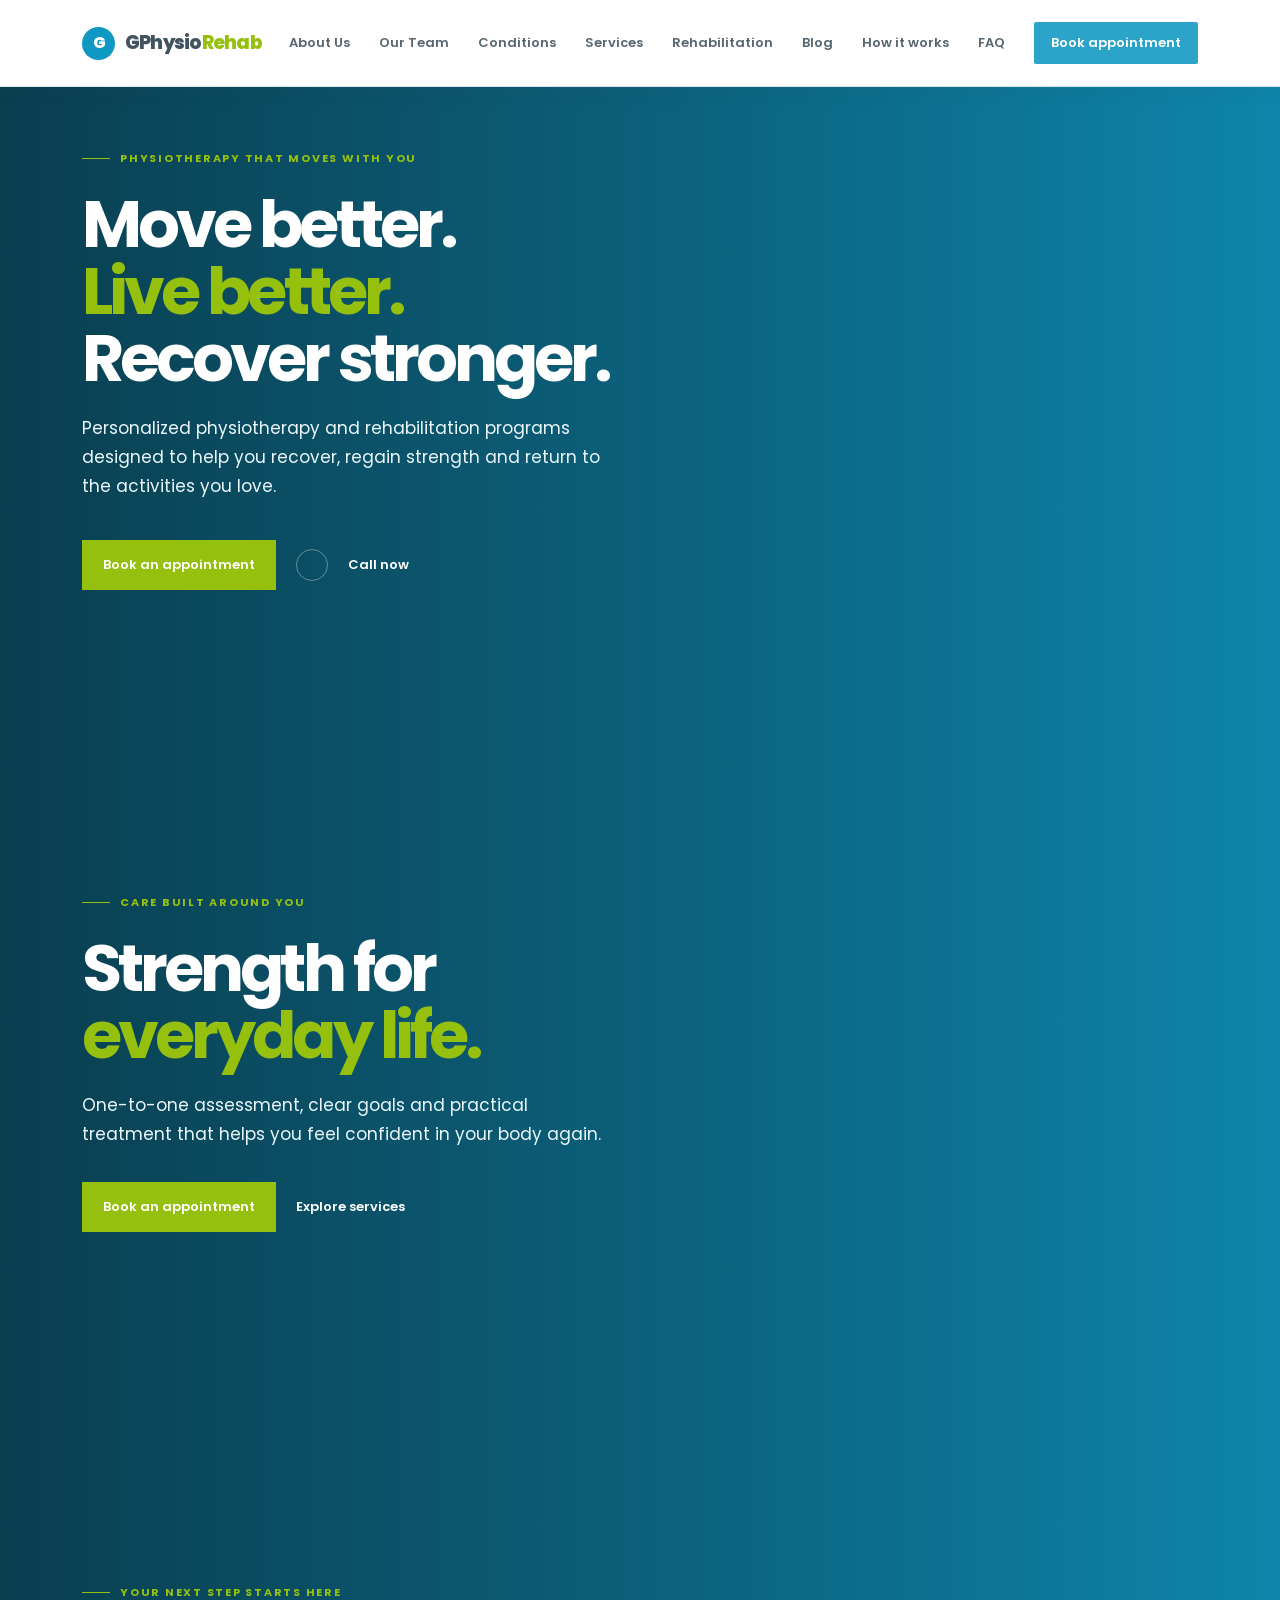
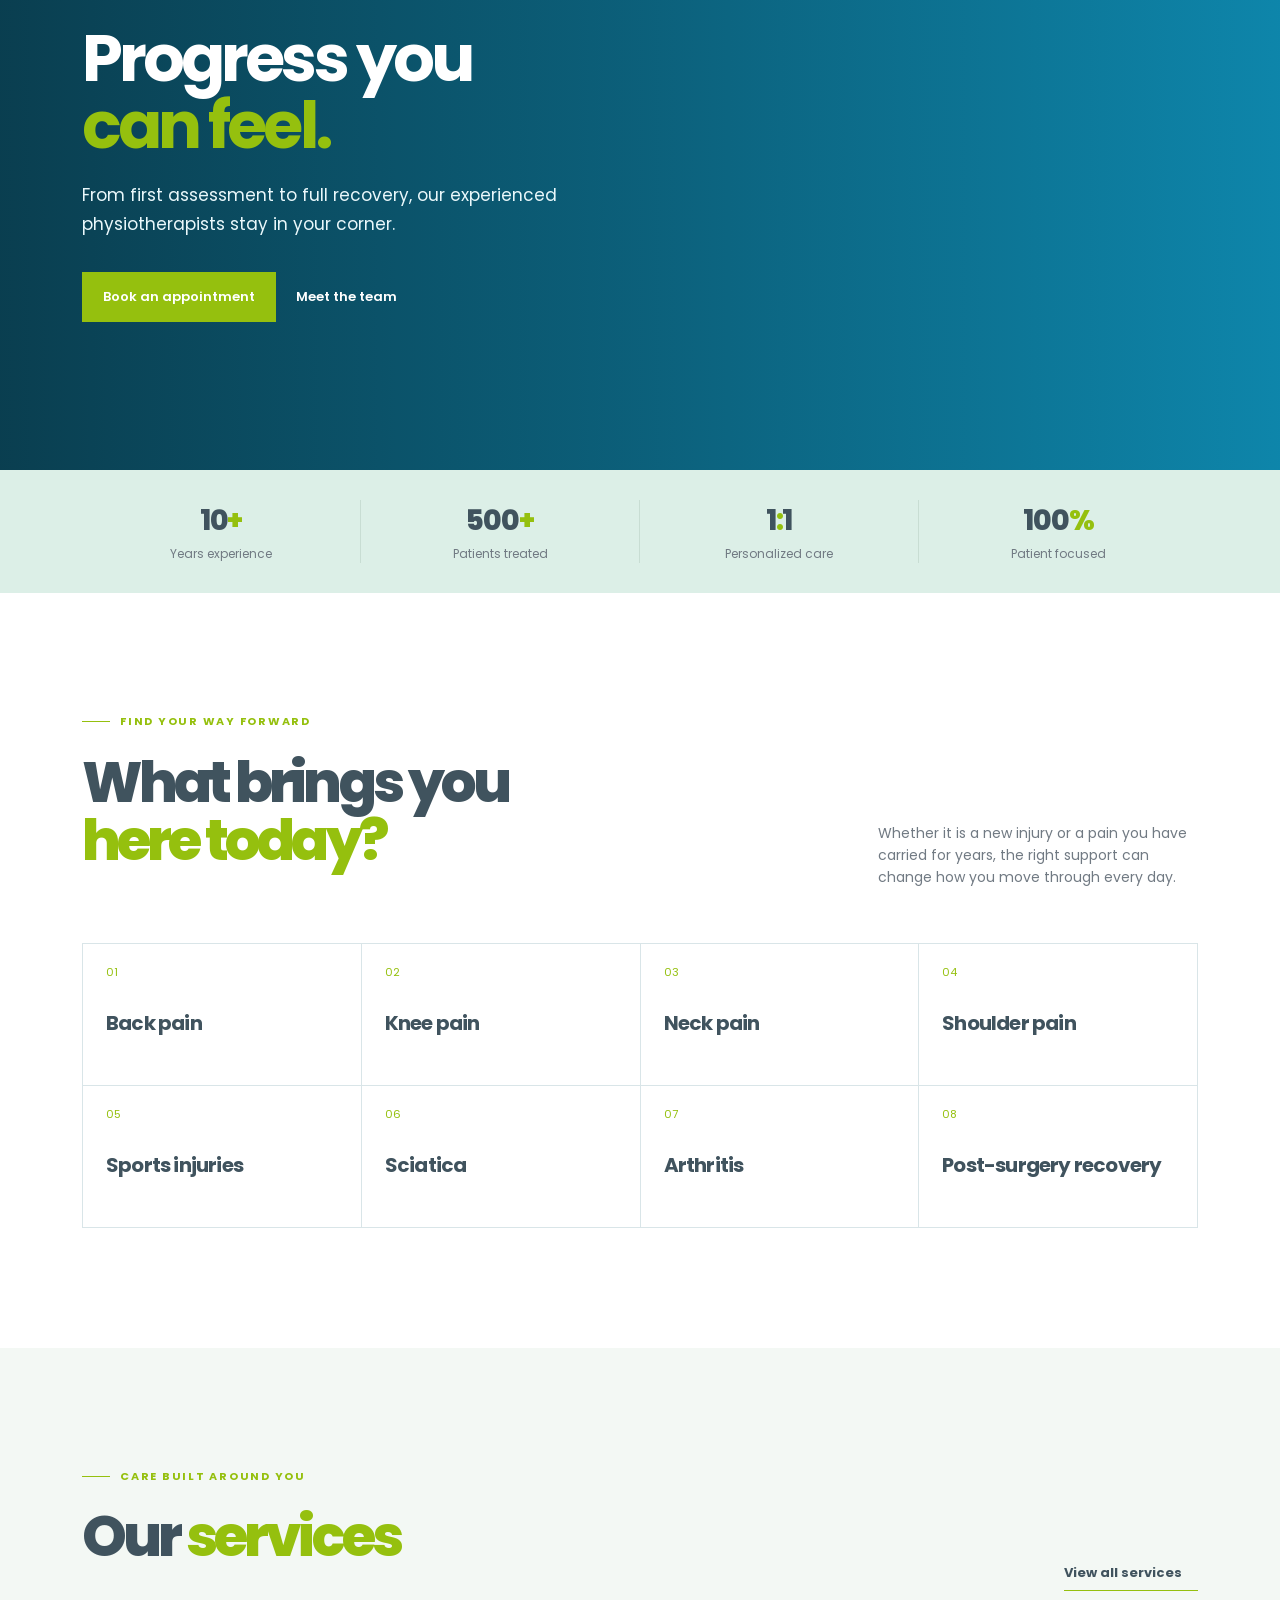
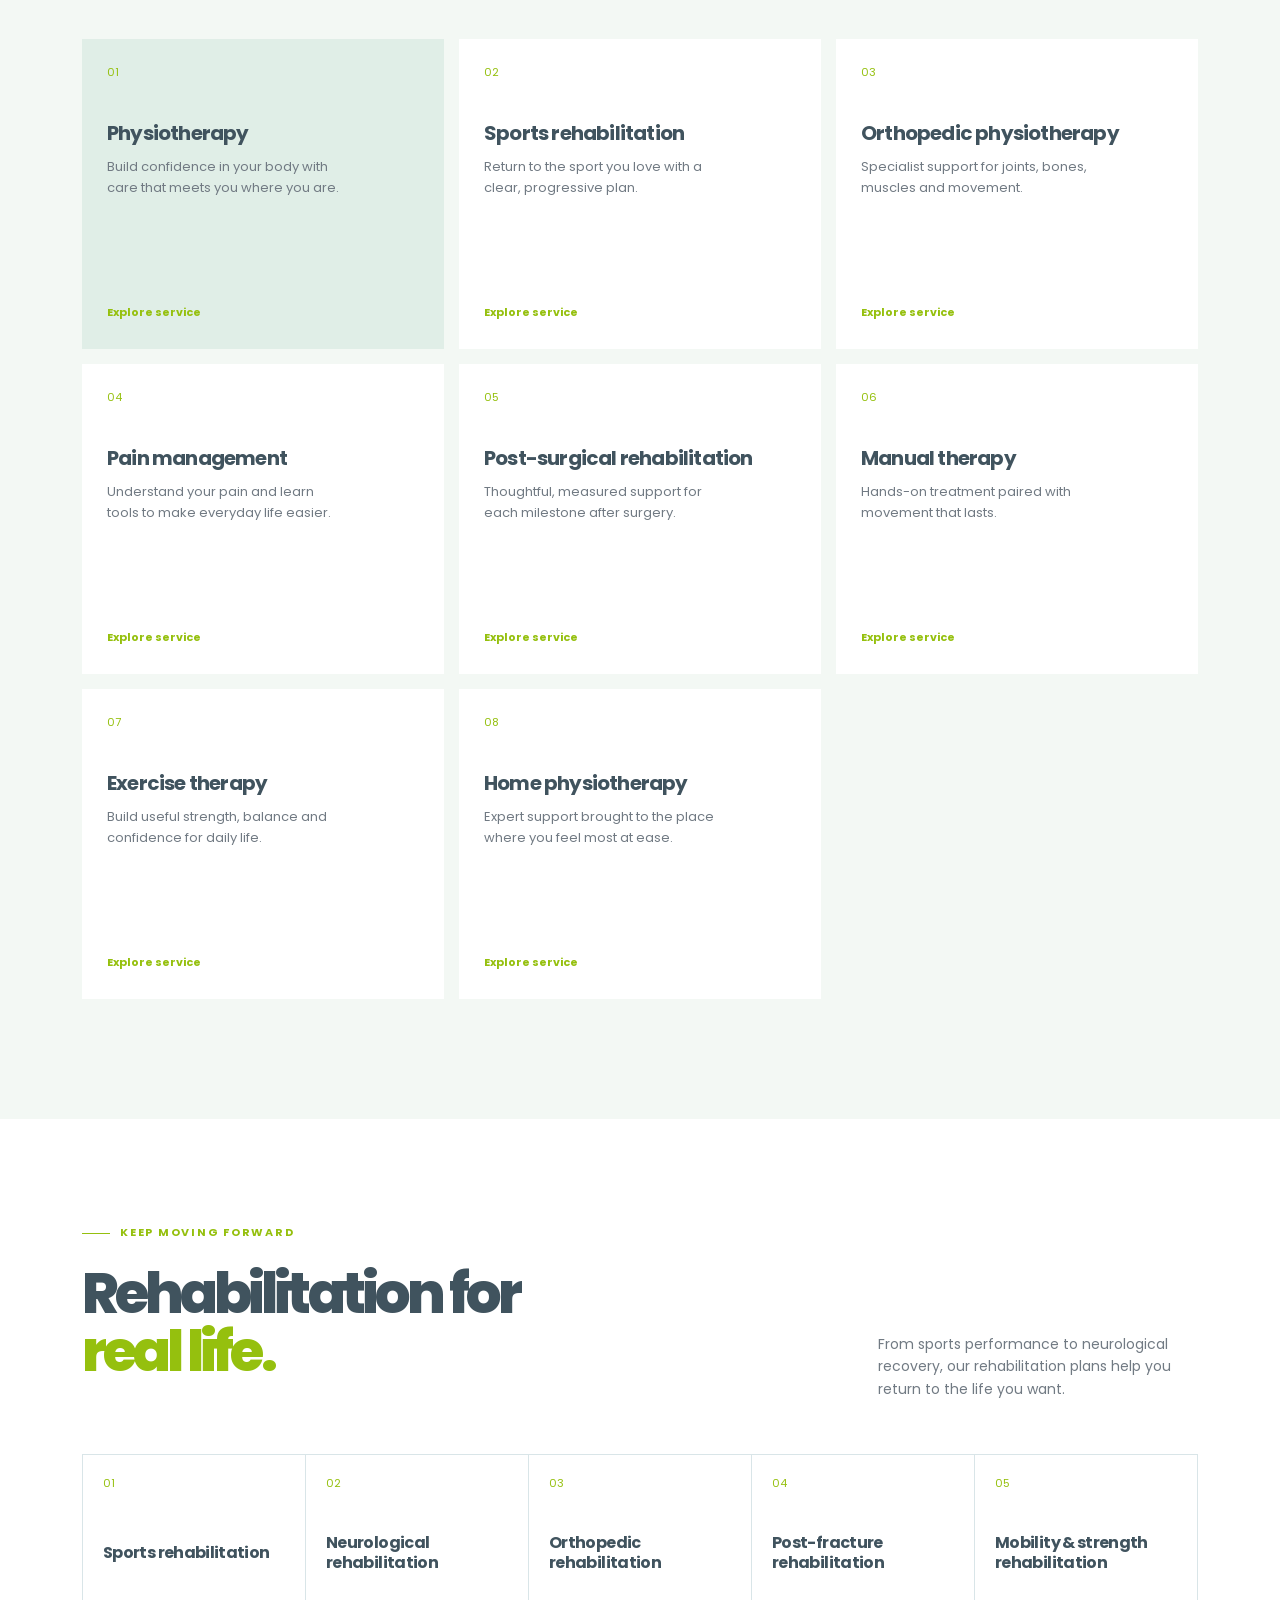
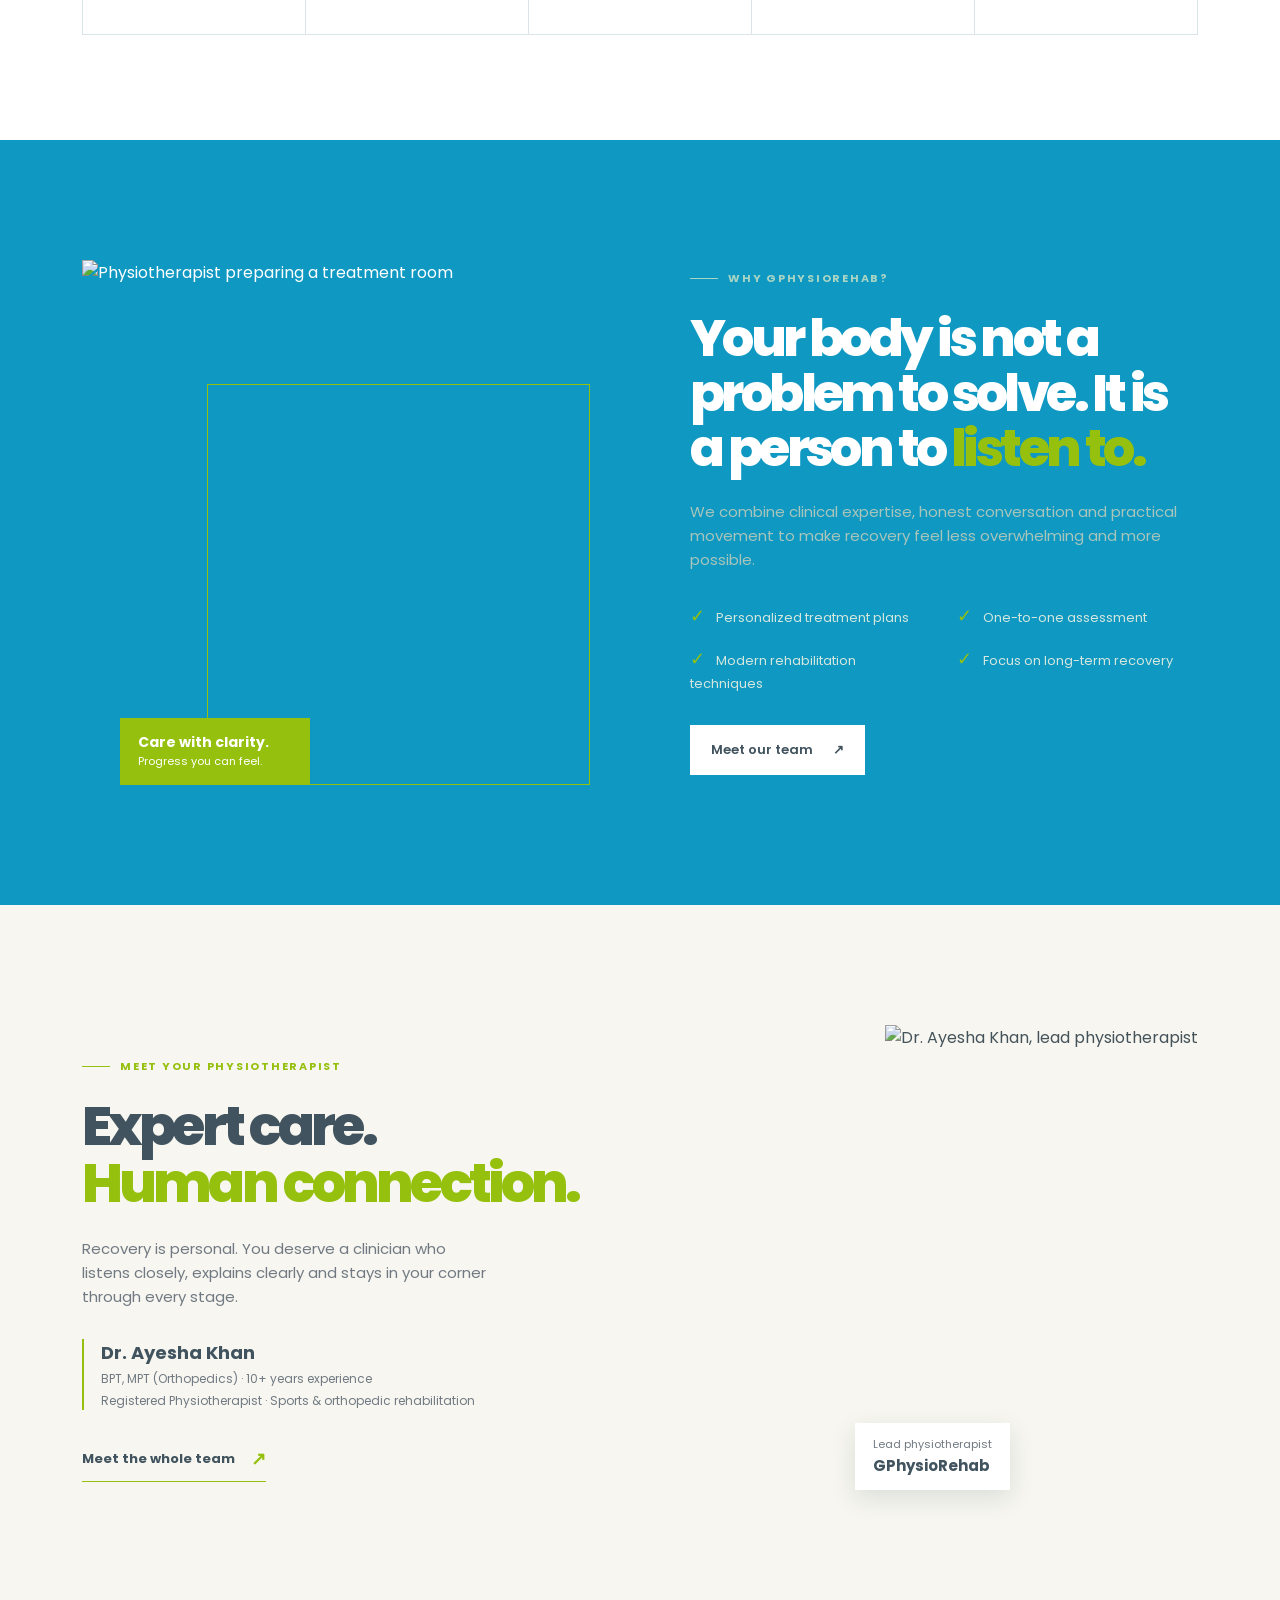
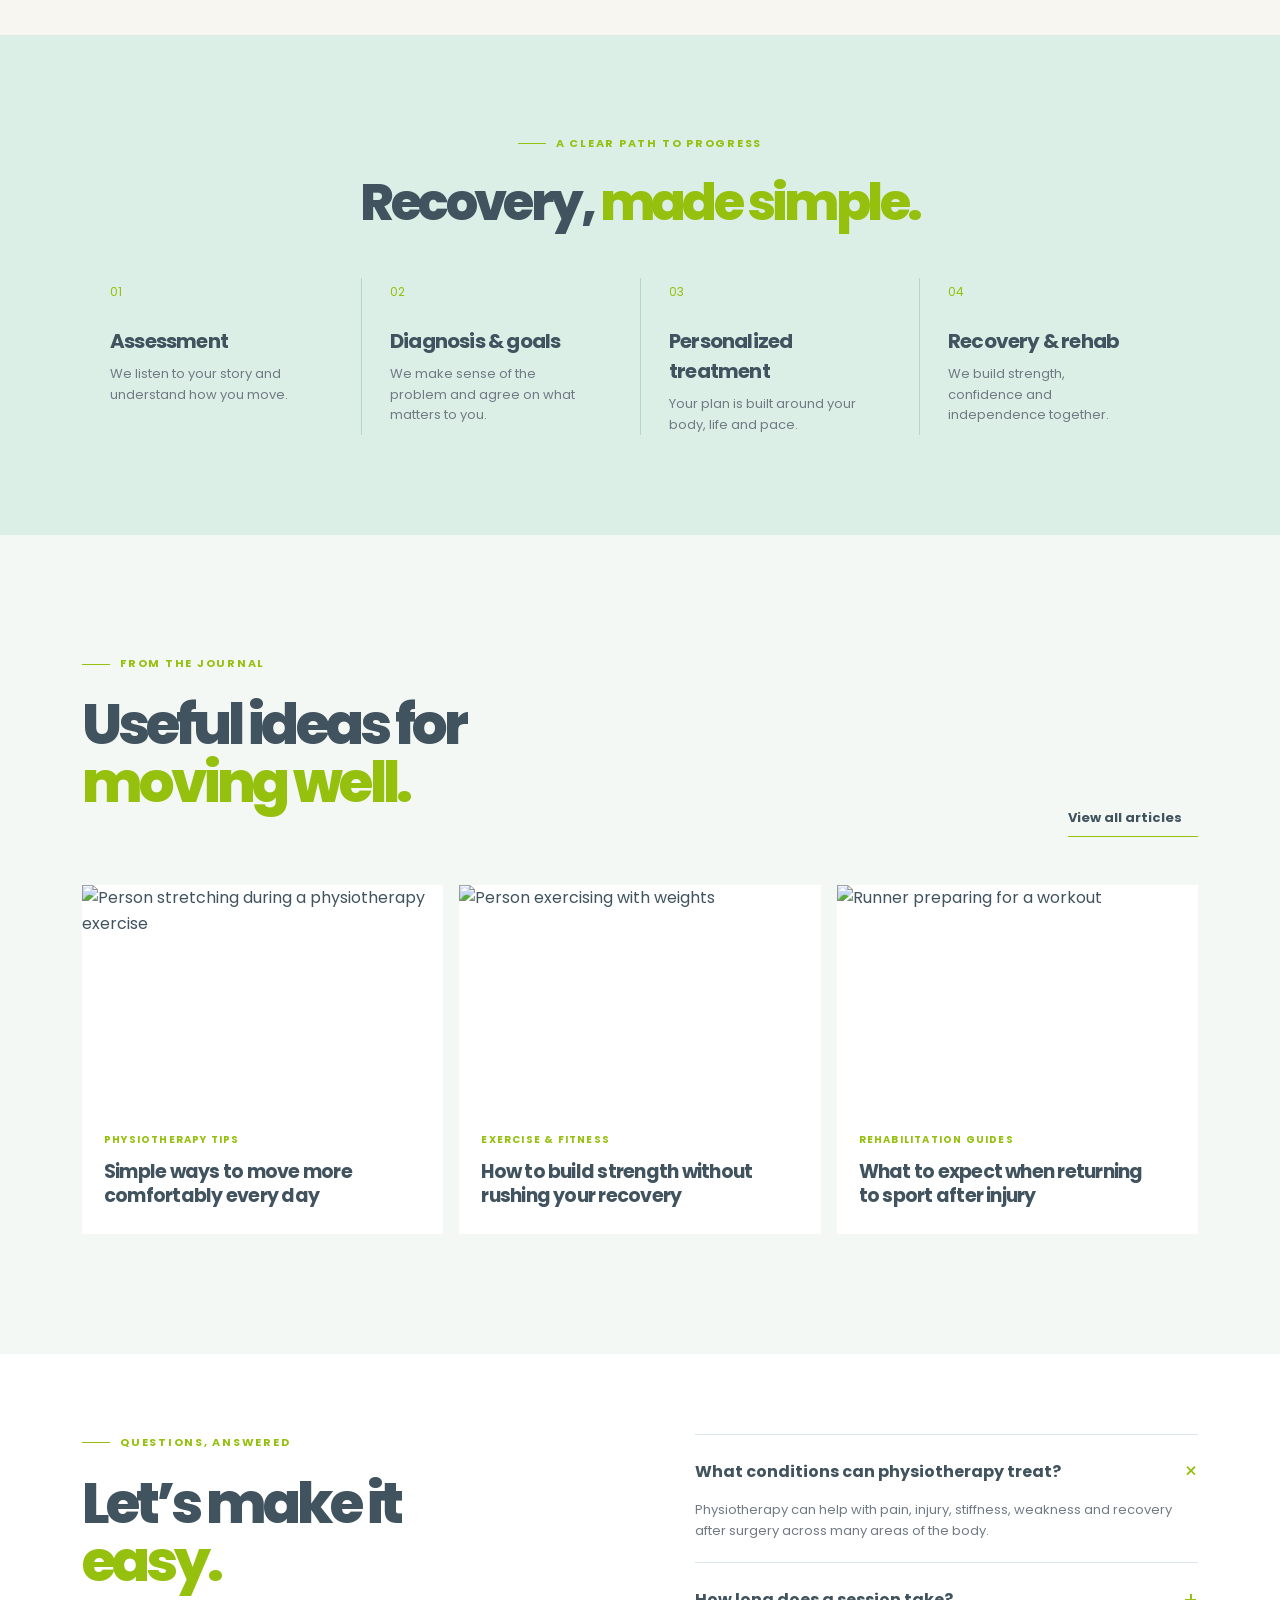
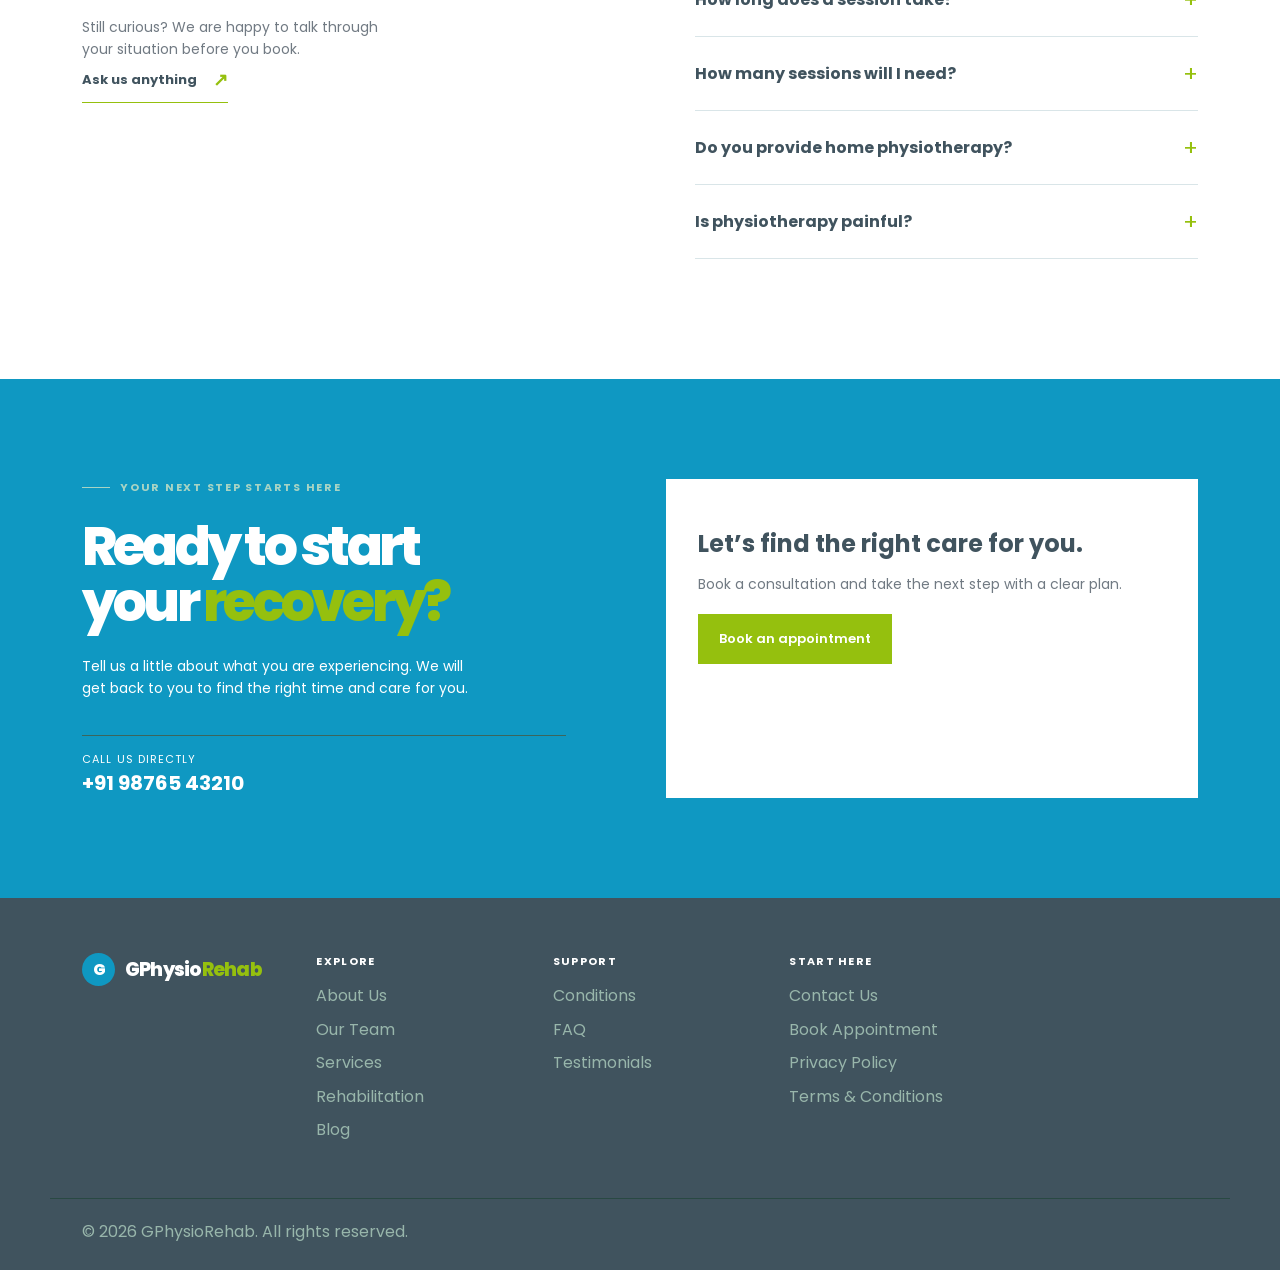
==== index.html @ 53f0d4e5 "First Commit" ====
<!doctype html>
<html lang="en">
  <head>
    <meta charset="UTF-8" />
    <meta name="viewport" content="width=device-width, initial-scale=1.0" />
    <meta
      name="description"
      content="GPhysioRehab offers personalized physiotherapy and rehabilitation programs to help you move better, live better, and recover stronger."
    />
    <title>GPhysioRehab | Move Better. Live Better.</title>
    <link rel="preconnect" href="https://fonts.googleapis.com" />
    <link rel="preconnect" href="https://fonts.gstatic.com" crossorigin />
    <link
      href="https://fonts.googleapis.com/css2?family=Poppins:wght@400;500;600;700;800&display=swap"
      rel="stylesheet"
    />
    <link
      rel="stylesheet"
      href="https://cdn.jsdelivr.net/npm/remixicon@4.9.0/fonts/remixicon.css"
    />
    <link
      rel="stylesheet"
      href="https://cdn.jsdelivr.net/npm/slick-carousel@1.8.1/slick/slick.css"
    />
    <link
      rel="stylesheet"
      href="https://cdn.jsdelivr.net/npm/slick-carousel@1.8.1/slick/slick-theme.css"
    />
    <link rel="stylesheet" href="styles.css" />
  </head>
  <body>
    <header class="site-header">
      <div class="container nav-wrap">
        <a class="brand" href="#home" aria-label="GPhysioRehab home">
          <span class="brand-mark">G</span>
          <span>GPhysio<span>Rehab</span></span>
        </a>
        <button
          class="menu-toggle"
          aria-label="Open navigation"
          aria-expanded="false"
        >
          <i class="ri-menu-3-line" aria-hidden="true"></i><span>Menu</span>
        </button>
        <nav class="main-nav" aria-label="Main navigation">
          <a href="#about">About Us</a>
          <a href="#team">Our Team</a>
          <a href="#conditions">Conditions</a>
          <a href="#services">Services</a>
          <a href="#rehabilitation">Rehabilitation</a>
          <a href="#blog">Blog</a>
          <a href="#process">How it works</a>
          <a href="#faq">FAQ</a>
          <a class="nav-button open-booking" href="#booking"
            >Book appointment
          </a>
        </nav>
      </div>
    </header>

    <main>
      <section class="hero" id="home">
        <div class="hero-slider">
          <article
            class="hero-slide"
            style="
              --hero-image: url(&quot;https://images.unsplash.com/photo-1571019613454-1cb2f99b2d8b?auto=format&fit=crop&w=1900&q=90&quot;);
            "
          >
            <div class="container hero-slide-content">
              <p class="eyebrow light">
                <span></span> Physiotherapy that moves with you
              </p>
              <h1>
                Move better.<br /><em>Live better.</em><br />Recover stronger.
              </h1>
              <p class="hero-text">
                Personalized physiotherapy and rehabilitation programs designed
                to help you recover, regain strength and return to the
                activities you love.
              </p>
              <div class="hero-actions">
                <a class="button button-primary open-booking" href="#booking"
                  >Book an appointment</a
                ><a class="button button-quiet" href="tel:+919876543210"
                  ><span class="phone-icon"
                    ><i class="ri-phone-line" aria-hidden="true"></i
                  ></span>
                  Call now</a
                >
              </div>
            </div>
          </article>
          <article
            class="hero-slide"
            style="
              --hero-image: url(&quot;https://images.unsplash.com/photo-1559757175-0eb30cd8c063?auto=format&fit=crop&w=1900&q=90&quot;);
            "
          >
            <div class="container hero-slide-content">
              <p class="eyebrow light"><span></span> Care built around you</p>
              <h1>Strength for<br /><em>everyday life.</em></h1>
              <p class="hero-text">
                One-to-one assessment, clear goals and practical treatment that
                helps you feel confident in your body again.
              </p>
              <div class="hero-actions">
                <a class="button button-primary open-booking" href="#booking"
                  >Book an appointment</a
                ><a class="button button-quiet" href="#services"
                  >Explore services
                  <i class="ri-arrow-right-line" aria-hidden="true"></i
                ></a>
              </div>
            </div>
          </article>
          <article
            class="hero-slide"
            style="
              --hero-image: url(&quot;https://images.unsplash.com/photo-1612349317150-e413f6a5b16d?auto=format&fit=crop&w=1900&q=90&quot;);
            "
          >
            <div class="container hero-slide-content">
              <p class="eyebrow light">
                <span></span> Your next step starts here
              </p>
              <h1>Progress you<br /><em>can feel.</em></h1>
              <p class="hero-text">
                From first assessment to full recovery, our experienced
                physiotherapists stay in your corner.
              </p>
              <div class="hero-actions">
                <a class="button button-primary open-booking" href="#booking"
                  >Book an appointment </a
                ><a class="button button-quiet" href="#team"
                  >Meet the team
                  <i class="ri-arrow-right-line" aria-hidden="true"></i
                ></a>
              </div>
            </div>
          </article>
        </div>
        <div class="hero-dots" aria-label="Hero slides"></div>
      </section>

      <section class="trust-bar" aria-label="GPhysioRehab facts">
        <div class="container trust-grid">
          <div>
            <strong>10<span>+</span></strong>
            <p>Years experience</p>
          </div>
          <div>
            <strong>500<span>+</span></strong>
            <p>Patients treated</p>
          </div>
          <div>
            <strong>1<span>:</span>1</strong>
            <p>Personalized care</p>
          </div>
          <div>
            <strong>100<span>%</span></strong>
            <p>Patient focused</p>
          </div>
        </div>
      </section>

      <section class="section conditions-section" id="conditions">
        <div class="container">
          <div class="section-heading split-heading reveal">
            <div>
              <p class="eyebrow"><span></span> Find your way forward</p>
              <h2>What brings you<br /><em>here today?</em></h2>
            </div>
            <p class="heading-note">
              Whether it is a new injury or a pain you have carried for years,
              the right support can change how you move through every day.
            </p>
          </div>
          <div class="condition-grid">
            <a class="condition-item reveal" href="#booking"
              ><span>01</span><strong>Back pain</strong
              ><i class="ri-arrow-right-up-line" aria-hidden="true"></i
            ></a>
            <a class="condition-item reveal" href="#booking"
              ><span>02</span><strong>Knee pain</strong
              ><i class="ri-arrow-right-up-line" aria-hidden="true"></i
            ></a>
            <a class="condition-item reveal" href="#booking"
              ><span>03</span><strong>Neck pain</strong
              ><i class="ri-arrow-right-up-line" aria-hidden="true"></i
            ></a>
            <a class="condition-item reveal" href="#booking"
              ><span>04</span><strong>Shoulder pain</strong
              ><i class="ri-arrow-right-up-line" aria-hidden="true"></i
            ></a>
            <a class="condition-item reveal" href="#booking"
              ><span>05</span><strong>Sports injuries</strong
              ><i class="ri-arrow-right-up-line" aria-hidden="true"></i
            ></a>
            <a class="condition-item reveal" href="#booking"
              ><span>06</span><strong>Sciatica</strong
              ><i class="ri-arrow-right-up-line" aria-hidden="true"></i
            ></a>
            <a class="condition-item reveal" href="#booking"
              ><span>07</span><strong>Arthritis</strong
              ><i class="ri-arrow-right-up-line" aria-hidden="true"></i
            ></a>
            <a class="condition-item reveal" href="#booking"
              ><span>08</span><strong>Post-surgery recovery</strong
              ><i class="ri-arrow-right-up-line" aria-hidden="true"></i
            ></a>
          </div>
        </div>
      </section>

      <section class="section services-section" id="services">
        <div class="container">
          <div class="section-heading split-heading reveal">
            <div>
              <p class="eyebrow"><span></span> Care built around you</p>
              <h2>Our <em>services</em></h2>
            </div>
            <a class="text-link" href="#services-list"
              >View all services
              <i class="ri-arrow-right-up-line" aria-hidden="true"></i
            ></a>
          </div>
          <div class="service-grid" id="services-list">
            <article class="service-card featured reveal">
              <span class="card-number">01</span>
              <div class="service-symbol">
                <i class="ri-heart-pulse-line"></i>
              </div>
              <h3>Physiotherapy</h3>
              <p>
                Build confidence in your body with care that meets you where you
                are.
              </p>
              <a href="#booking"
                >Explore service <i class="ri-arrow-right-up-line"></i
              ></a>
            </article>
            <article class="service-card reveal">
              <span class="card-number">02</span>
              <div class="service-symbol"><i class="ri-run-line"></i></div>
              <h3>Sports rehabilitation</h3>
              <p>
                Return to the sport you love with a clear, progressive plan.
              </p>
              <a href="#booking"
                >Explore service <i class="ri-arrow-right-up-line"></i
              ></a>
            </article>
            <article class="service-card reveal">
              <span class="card-number">03</span>
              <div class="service-symbol"><i class="ri-bone-line"></i></div>
              <h3>Orthopedic physiotherapy</h3>
              <p>Specialist support for joints, bones, muscles and movement.</p>
              <a href="#booking"
                >Explore service <i class="ri-arrow-right-up-line"></i
              ></a>
            </article>
            <article class="service-card reveal">
              <span class="card-number">04</span>
              <div class="service-symbol">
                <i class="ri-mental-health-line"></i>
              </div>
              <h3>Pain management</h3>
              <p>
                Understand your pain and learn tools to make everyday life
                easier.
              </p>
              <a href="#booking"
                >Explore service <i class="ri-arrow-right-up-line"></i
              ></a>
            </article>
            <article class="service-card reveal">
              <span class="card-number">05</span>
              <div class="service-symbol">
                <i class="ri-heart-add-line"></i>
              </div>
              <h3>Post-surgical rehabilitation</h3>
              <p>
                Thoughtful, measured support for each milestone after surgery.
              </p>
              <a href="#booking"
                >Explore service <i class="ri-arrow-right-up-line"></i
              ></a>
            </article>
            <article class="service-card reveal">
              <span class="card-number">06</span>
              <div class="service-symbol">
                <i class="ri-hand-heart-line"></i>
              </div>
              <h3>Manual therapy</h3>
              <p>Hands-on treatment paired with movement that lasts.</p>
              <a href="#booking"
                >Explore service <i class="ri-arrow-right-up-line"></i
              ></a>
            </article>
            <article class="service-card reveal">
              <span class="card-number">07</span>
              <div class="service-symbol">
                <i class="ri-body-scan-line"></i>
              </div>
              <h3>Exercise therapy</h3>
              <p>
                Build useful strength, balance and confidence for daily life.
              </p>
              <a href="#booking"
                >Explore service <i class="ri-arrow-right-up-line"></i
              ></a>
            </article>
            <article class="service-card reveal">
              <span class="card-number">08</span>
              <div class="service-symbol">
                <i class="ri-home-heart-line"></i>
              </div>
              <h3>Home physiotherapy</h3>
              <p>
                Expert support brought to the place where you feel most at ease.
              </p>
              <a href="#booking"
                >Explore service <i class="ri-arrow-right-up-line"></i
              ></a>
            </article>
          </div>
        </div>
      </section>

      <section class="rehab-strip" id="rehabilitation">
        <div class="container">
          <div class="section-heading split-heading reveal">
            <div>
              <p class="eyebrow"><span></span> Keep moving forward</p>
              <h2>Rehabilitation for<br /><em>real life.</em></h2>
            </div>
            <p class="heading-note">
              From sports performance to neurological recovery, our
              rehabilitation plans help you return to the life you want.
            </p>
          </div>
          <div class="rehab-links">
            <a href="#booking"
              ><span>01</span><strong>Sports rehabilitation</strong
              ><i class="ri-arrow-right-up-line"></i
            ></a>
            <a href="#booking"
              ><span>02</span><strong>Neurological rehabilitation</strong
              ><i class="ri-arrow-right-up-line"></i
            ></a>
            <a href="#booking"
              ><span>03</span><strong>Orthopedic rehabilitation</strong
              ><i class="ri-arrow-right-up-line"></i
            ></a>
            <a href="#booking"
              ><span>04</span><strong>Post-fracture rehabilitation</strong
              ><i class="ri-arrow-right-up-line"></i
            ></a>
            <a href="#booking"
              ><span>05</span><strong>Mobility & strength rehabilitation</strong
              ><i class="ri-arrow-right-up-line"></i
            ></a>
          </div>
        </div>
      </section>

      <section class="about-band" id="about">
        <div class="container about-grid">
          <div class="about-image reveal">
            <img
              src="https://images.unsplash.com/photo-1559757175-0eb30cd8c063?auto=format&fit=crop&w=900&q=85"
              alt="Physiotherapist preparing a treatment room"
            />
            <div class="image-caption">
              <strong>Care with clarity.</strong
              ><span>Progress you can feel.</span>
            </div>
          </div>
          <div class="about-copy reveal delay-one">
            <p class="eyebrow light"><span></span> Why GPhysioRehab?</p>
            <h2>
              Your body is not a problem to solve. It is a person to
              <em>listen to.</em>
            </h2>
            <p>
              We combine clinical expertise, honest conversation and practical
              movement to make recovery feel less overwhelming and more
              possible.
            </p>
            <div class="benefit-list">
              <div><span>✓</span> Personalized treatment plans</div>
              <div><span>✓</span> One-to-one assessment</div>
              <div><span>✓</span> Modern rehabilitation techniques</div>
              <div><span>✓</span> Focus on long-term recovery</div>
            </div>
            <a class="button button-light" href="#team"
              >Meet our team <span>↗</span></a
            >
          </div>
        </div>
      </section>

      <section class="section team-section" id="team">
        <div class="container team-grid">
          <div class="team-copy reveal">
            <p class="eyebrow"><span></span> Meet your physiotherapist</p>
            <h2>Expert care.<br /><em>Human connection.</em></h2>
            <p>
              Recovery is personal. You deserve a clinician who listens closely,
              explains clearly and stays in your corner through every stage.
            </p>
            <div class="credentials">
              <strong>Dr. Ayesha Khan</strong
              ><span>BPT, MPT (Orthopedics) · 10+ years experience</span
              ><span
                >Registered Physiotherapist · Sports & orthopedic
                rehabilitation</span
              >
            </div>
            <a class="text-link" href="#booking"
              >Meet the whole team <span>↗</span></a
            >
          </div>
          <div class="team-photo reveal delay-one">
            <img
              src="https://images.unsplash.com/photo-1612349317150-e413f6a5b16d?auto=format&fit=crop&w=800&q=85"
              alt="Dr. Ayesha Khan, lead physiotherapist"
            />
            <div class="team-tag">
              Lead physiotherapist<br /><strong>GPhysioRehab</strong>
            </div>
          </div>
        </div>
      </section>

      <section class="process-section" id="process">
        <div class="container">
          <div class="section-heading reveal">
            <p class="eyebrow"><span></span> A clear path to progress</p>
            <h2>Recovery, <em>made simple.</em></h2>
          </div>
          <div class="process-grid">
            <div class="process-step reveal">
              <span>01</span>
              <h3>Assessment</h3>
              <p>We listen to your story and understand how you move.</p>
            </div>
            <div class="process-step reveal">
              <span>02</span>
              <h3>Diagnosis & goals</h3>
              <p>
                We make sense of the problem and agree on what matters to you.
              </p>
            </div>
            <div class="process-step reveal">
              <span>03</span>
              <h3>Personalized treatment</h3>
              <p>Your plan is built around your body, life and pace.</p>
            </div>
            <div class="process-step reveal">
              <span>04</span>
              <h3>Recovery & rehab</h3>
              <p>We build strength, confidence and independence together.</p>
            </div>
          </div>
        </div>
      </section>

      <section class="section blog-section" id="blog">
        <div class="container">
          <div class="section-heading split-heading reveal">
            <div>
              <p class="eyebrow"><span></span> From the journal</p>
              <h2>Useful ideas for<br /><em>moving well.</em></h2>
            </div>
            <a class="text-link" href="#blog-list"
              >View all articles
              <i class="ri-arrow-right-up-line" aria-hidden="true"></i
            ></a>
          </div>
          <div class="blog-grid" id="blog-list">
            <a class="blog-card reveal" href="#booking"
              ><img
                src="https://images.unsplash.com/photo-1579126038374-6064e9370f0f?auto=format&fit=crop&w=700&q=85"
                alt="Person stretching during a physiotherapy exercise" /><span
                >Physiotherapy tips</span
              >
              <h3>Simple ways to move more comfortably every day</h3>
              <i class="ri-arrow-right-up-line" aria-hidden="true"></i
            ></a>
            <a class="blog-card reveal" href="#booking"
              ><img
                src="https://images.unsplash.com/photo-1517836357463-d25dfeac3438?auto=format&fit=crop&w=700&q=85"
                alt="Person exercising with weights" /><span
                >Exercise & fitness</span
              >
              <h3>How to build strength without rushing your recovery</h3>
              <i class="ri-arrow-right-up-line" aria-hidden="true"></i
            ></a>
            <a class="blog-card reveal" href="#booking"
              ><img
                src="https://images.unsplash.com/photo-1552674605-db6ffd4facb5?auto=format&fit=crop&w=700&q=85"
                alt="Runner preparing for a workout" /><span
                >Rehabilitation guides</span
              >
              <h3>What to expect when returning to sport after injury</h3>
              <i class="ri-arrow-right-up-line" aria-hidden="true"></i
            ></a>
          </div>
        </div>
      </section>

      <section class="section faq-section" id="faq">
        <div class="container faq-grid">
          <div class="section-heading reveal">
            <p class="eyebrow"><span></span> Questions, answered</p>
            <h2>Let’s make it<br /><em>easy.</em></h2>
            <p class="heading-note">
              Still curious? We are happy to talk through your situation before
              you book.
            </p>
            <a class="text-link" href="#booking"
              >Ask us anything <span>↗</span></a
            >
          </div>
          <div class="faq-list reveal delay-one">
            <details open>
              <summary>
                What conditions can physiotherapy treat? <span>+</span>
              </summary>
              <p>
                Physiotherapy can help with pain, injury, stiffness, weakness
                and recovery after surgery across many areas of the body.
              </p>
            </details>
            <details>
              <summary>How long does a session take? <span>+</span></summary>
              <p>
                Your first assessment usually takes 45–60 minutes. Follow-up
                sessions are tailored to your plan.
              </p>
            </details>
            <details>
              <summary>How many sessions will I need? <span>+</span></summary>
              <p>
                This depends on your goals, symptoms and progress. We review
                your plan with you as you go.
              </p>
            </details>
            <details>
              <summary>
                Do you provide home physiotherapy? <span>+</span>
              </summary>
              <p>
                Yes. Ask our team about home visits and availability in your
                area.
              </p>
            </details>
            <details>
              <summary>Is physiotherapy painful? <span>+</span></summary>
              <p>
                Treatment should feel manageable. We explain each step and
                adjust the approach to your comfort.
              </p>
            </details>
          </div>
        </div>
      </section>

      <section class="booking-section booking-cta" id="booking">
        <div class="container booking-grid">
          <div class="booking-copy reveal">
            <p class="eyebrow light">
              <span></span> Your next step starts here
            </p>
            <h2>Ready to start<br />your <em>recovery?</em></h2>
            <p>
              Tell us a little about what you are experiencing. We will get back
              to you to find the right time and care for you.
            </p>
            <div class="contact-detail">
              <span>Call us directly</span
              ><a href="tel:+919876543210">+91 98765 43210</a>
            </div>
          </div>
          <div class="booking-form reveal delay-one booking-cta-card">
            <i class="ri-calendar-check-line"></i>
            <h3>Let’s find the right care for you.</h3>
            <p>Book a consultation and take the next step with a clear plan.</p>
            <a class="button button-primary open-booking" href="#booking-modal"
              >Book an appointment
            </a>
          </div>
          <form
            class="booking-form reveal delay-one modal-form"
            id="inline-booking-form"
          >
            <div class="form-row">
              <label
                >First name<input
                  type="text"
                  name="name"
                  placeholder="Your name"
                  required /></label
              ><label
                >Phone number<input
                  type="tel"
                  name="phone"
                  placeholder="Your number"
                  required
              /></label>
            </div>
            <label
              >How can we help?<select name="service">
                <option>Choose a service</option>
                <option>Physiotherapy</option>
                <option>Sports rehabilitation</option>
                <option>Pain management</option>
                <option>Home physiotherapy</option>
              </select></label
            ><label>Preferred date<input type="date" name="date" /></label
            ><button class="button button-primary" type="submit">
              Request an appointment
              <i class="ri-arrow-right-up-line" aria-hidden="true"></i>
            </button>
            <p class="form-message" aria-live="polite"></p>
          </form>
        </div>
      </section>
    </main>

    <div class="booking-modal" id="booking-modal" aria-hidden="true">
      <div
        class="booking-modal-panel"
        role="dialog"
        aria-modal="true"
        aria-labelledby="booking-title"
      >
        <button
          class="modal-close"
          type="button"
          aria-label="Close appointment form"
        >
          <i class="ri-close-line"></i>
        </button>
        <p class="eyebrow"><span></span> Start your recovery</p>
        <h2 id="booking-title">Book an <em>appointment.</em></h2>
        <p class="modal-intro">
          Share your details and our team will contact you to confirm the best
          time.
        </p>
        <form class="booking-form modal-booking-form">
          <div class="form-row">
            <label
              >First name<input
                type="text"
                name="name"
                placeholder="Your name"
                required /></label
            ><label
              >Phone number<input
                type="tel"
                name="phone"
                placeholder="Your number"
                required
            /></label>
          </div>
          <label
            >How can we help?<select name="service">
              <option>Choose a service</option>
              <option>Physiotherapy</option>
              <option>Sports rehabilitation</option>
              <option>Pain management</option>
              <option>Home physiotherapy</option>
            </select></label
          >
          <label>Preferred date<input type="date" name="date" /></label>
          <button class="button button-primary" type="submit">
            Request an appointment
            <i class="ri-arrow-right-up-line" aria-hidden="true"></i>
          </button>
          <p class="form-message" aria-live="polite"></p>
        </form>
      </div>
    </div>

    <footer class="site-footer">
      <div class="container footer-top">
        <a class="brand brand-footer" href="#home"
          ><span class="brand-mark">G</span
          ><span>GPhysio<span>Rehab</span></span></a
        >
        <div class="footer-links">
          <div>
            <strong>Explore</strong><a href="#about">About Us</a
            ><a href="#team">Our Team</a><a href="#services">Services</a
            ><a href="#rehabilitation">Rehabilitation</a
            ><a href="#blog">Blog</a>
          </div>
          <div>
            <strong>Support</strong><a href="#conditions">Conditions</a
            ><a href="#faq">FAQ</a><a href="#booking">Testimonials</a>
          </div>
          <div>
            <strong>Start here</strong><a href="#booking">Contact Us</a
            ><a href="#booking">Book Appointment</a
            ><a href="privacy-policy.html">Privacy Policy</a
            ><a href="terms-conditions.html">Terms & Conditions</a>
          </div>
        </div>
      </div>
      <div class="container footer-bottom">
        <span>© 2026 GPhysioRehab. All rights reserved.</span>
      </div>
    </footer>
    <script src="https://code.jquery.com/jquery-3.7.1.min.js"></script>
    <script src="https://cdn.jsdelivr.net/npm/slick-carousel@1.8.1/slick/slick.min.js"></script>
    <script src="script.js"></script>
  </body>
</html>
---- styles.css ----
:root {
  --ink: #193d3a;
  --deep: #113431;
  --mint: #dcefe7;
  --pale: #f3f8f4;
  --coral: #eb785d;
  --cream: #fbfaf5;
  --muted: #6e817b;
  --line: #d7e4dc;
  --serif: "Manrope", sans-serif;
  --body: "DM Sans", sans-serif;
}
* {
  box-sizing: border-box;
}
html {
  scroll-behavior: smooth;
}
body {
  margin: 0;
  background: var(--cream);
  color: var(--ink);
  font-family: var(--body);
  font-size: 16px;
  line-height: 1.6;
}
a {
  text-decoration: none;
  color: inherit;
}
img {
  display: block;
  width: 100%;
  object-fit: cover;
}
.container {
  max-width: 1180px;
  margin: auto;
  padding-left: 32px;
  padding-right: 32px;
}
.site-header {
  position: absolute;
  top: 0;
  left: 0;
  right: 0;
  z-index: 5;
  border-bottom: 1px solid rgba(255, 255, 255, 0.2);
  color: #fff;
}
.nav-wrap {
  height: 86px;
  display: flex;
  align-items: center;
  justify-content: space-between;
}
.brand {
  display: flex;
  align-items: center;
  gap: 10px;
  font-family: var(--serif);
  font-weight: 800;
  font-size: 19px;
  letter-spacing: -0.04em;
}
.brand > span:last-child span {
  color: var(--coral);
}
.brand-mark {
  display: grid;
  place-items: center;
  background: var(--coral);
  color: #fff;
  border-radius: 50%;
  height: 33px;
  width: 33px;
  font-size: 16px;
  letter-spacing: -0.1em;
}
.brand-mark span {
  font-size: 12px;
}
.main-nav {
  display: flex;
  align-items: center;
  gap: 29px;
  font-size: 13px;
  font-weight: 600;
}
.main-nav a {
  opacity: 0.88;
  transition: opacity 0.2s;
}
.main-nav a:hover {
  opacity: 1;
}
.nav-button {
  background: #fff;
  color: var(--ink);
  padding: 11px 17px;
  border-radius: 2px;
}
.nav-button span {
  color: var(--coral);
  margin-left: 8px;
}
.nav-button i,
.button > i,
.text-link i,
.service-card a i,
.blog-card > i {
  color: var(--coral);
  font-size: 17px;
}
.menu-toggle {
  display: none;
  background: none;
  border: 0;
  color: #fff;
  font: inherit;
}
.menu-toggle i {
  font-size: 18px;
  vertical-align: middle;
}
.hero {
  position: relative;
  overflow: hidden;
  min-height: 740px;
  background: var(--deep);
  color: #fff;
  padding-top: 154px;
}
.hero:before {
  content: "";
  position: absolute;
  inset: 0;
  background:
    radial-gradient(
      circle at 80% 33%,
      rgba(65, 126, 107, 0.25),
      transparent 33%
    ),
    linear-gradient(135deg, #113431 0%, #174a42 72%, #245c4e 100%);
}
.hero-shape {
  position: absolute;
  border: 1px solid rgba(220, 239, 231, 0.16);
  border-radius: 50%;
  width: 540px;
  height: 540px;
  right: -170px;
  top: 85px;
}
.hero-shape-two {
  width: 760px;
  height: 760px;
  right: -280px;
  top: -25px;
}
.hero-grid {
  position: relative;
  display: grid;
  grid-template-columns: 1fr 1fr;
  gap: 75px;
  align-items: center;
}
.eyebrow {
  text-transform: uppercase;
  letter-spacing: 0.16em;
  font-size: 11px;
  font-weight: 700;
  color: var(--coral);
  display: flex;
  align-items: center;
  gap: 10px;
  margin: 0 0 23px;
}
.eyebrow span {
  height: 1px;
  width: 28px;
  background: currentColor;
}
.eyebrow.light {
  color: #a8d4c4;
}
.hero h1,
.section-heading h2,
.team-copy h2,
.testimonial-intro h2,
.booking-copy h2 {
  font-family: var(--serif);
  font-size: clamp(42px, 5.1vw, 70px);
  line-height: 1.03;
  letter-spacing: -0.07em;
  margin: 0 0 25px;
  font-weight: 800;
}
.hero h1 em,
.section-heading h2 em,
.team-copy h2 em,
.testimonial-intro h2 em,
.booking-copy h2 em {
  font-style: normal;
  color: var(--coral);
}
.hero-text {
  color: #c0d8cd;
  max-width: 440px;
  font-size: 17px;
  line-height: 1.7;
}
.hero-actions {
  display: flex;
  align-items: center;
  gap: 20px;
  margin: 33px 0 34px;
}
.button {
  display: inline-flex;
  align-items: center;
  gap: 20px;
  border: 0;
  cursor: pointer;
  padding: 15px 21px;
  font: 600 13px var(--body);
  transition:
    transform 0.2s,
    background 0.2s;
}
.button:hover {
  transform: translateY(-2px);
}
.button-primary {
  background: var(--coral);
  color: #fff;
}
.button-primary:hover {
  background: #f1866c;
}
.button-quiet {
  color: #fff;
  padding-left: 0;
}
.button-quiet .phone-icon {
  display: grid;
  place-items: center;
  width: 32px;
  height: 32px;
  border: 1px solid rgba(255, 255, 255, 0.35);
  border-radius: 50%;
}
.hero-note {
  display: flex;
  gap: 13px;
  align-items: center;
  color: #a8c5bb;
  font-size: 12px;
}
.avatar-stack {
  display: flex;
}
.avatar-stack i {
  width: 23px;
  height: 23px;
  background: #cb8e7f;
  border: 2px solid var(--deep);
  border-radius: 50%;
  margin-right: -7px;
}
.avatar-stack i:nth-child(2) {
  background: #e1c0a5;
}
.avatar-stack i:nth-child(3) {
  background: #7ca898;
}
.hero-visual {
  position: relative;
  height: 540px;
}
.image-frame {
  height: 540px;
  margin-left: 30px;
  position: relative;
  overflow: hidden;
  border-radius: 100px 0 100px 0;
}
.image-frame:after {
  content: "";
  position: absolute;
  inset: 0;
  background: linear-gradient(180deg, transparent 55%, rgba(17, 52, 49, 0.5));
}
.image-frame img {
  height: 100%;
  filter: saturate(0.78);
}
.floating-card {
  position: absolute;
  background: var(--cream);
  color: var(--ink);
  box-shadow: 0 16px 40px rgba(0, 0, 0, 0.16);
  padding: 17px;
}
.floating-card small {
  display: block;
  color: var(--muted);
  font-size: 10px;
  margin-top: 4px;
}
.recovery-card {
  left: -4px;
  bottom: 64px;
  width: 142px;
}
.recovery-card strong {
  font: 700 15px/1.2 var(--serif);
  display: block;
}
.mini-icon {
  color: var(--coral);
  font-size: 26px;
  display: block;
  margin-bottom: 16px;
}
.rating-card {
  right: -18px;
  top: 75px;
  width: 120px;
  text-align: center;
}
.rating-card strong {
  font: 800 29px var(--serif);
  display: block;
}
.stars {
  color: var(--coral);
  letter-spacing: 2px;
  font-size: 11px;
}
.rating-card small {
  margin-top: 5px;
}
.scroll-cue {
  position: absolute;
  bottom: 27px;
  left: 50%;
  transform: translateX(-50%);
  font-size: 10px;
  text-transform: uppercase;
  letter-spacing: 0.17em;
  color: #8fb1a6;
  display: flex;
  flex-direction: column;
  align-items: center;
  gap: 10px;
}
.scroll-cue i {
  height: 32px;
  width: 1px;
  background: #8fb1a6;
}
.trust-bar {
  background: #e5f1eb;
  padding: 30px 0;
}
.trust-grid {
  display: grid;
  grid-template-columns: repeat(4, 1fr);
  text-align: center;
}
.trust-grid > div {
  border-right: 1px solid #c8ddd3;
}
.trust-grid > div:last-child {
  border: 0;
}
.trust-grid strong {
  font: 800 28px var(--serif);
  letter-spacing: -0.04em;
}
.trust-grid strong span {
  color: var(--coral);
}
.trust-grid p {
  margin: 2px 0 0;
  color: var(--muted);
  font-size: 12px;
}
.section {
  padding: 120px 0;
}
.section-heading h2 {
  font-size: clamp(40px, 4.4vw, 59px);
}
.split-heading {
  display: flex;
  justify-content: space-between;
  align-items: end;
  margin-bottom: 48px;
}
.heading-note {
  max-width: 320px;
  color: var(--muted);
  font-size: 14px;
  margin: 0 0 6px;
}
.condition-grid {
  display: grid;
  grid-template-columns: repeat(4, 1fr);
  border-top: 1px solid var(--line);
  border-left: 1px solid var(--line);
}
.condition-item {
  min-height: 142px;
  border-right: 1px solid var(--line);
  border-bottom: 1px solid var(--line);
  padding: 20px 23px;
  display: flex;
  flex-direction: column;
  justify-content: space-between;
  transition: background 0.25s;
}
.condition-item:hover {
  background: #e6f2ec;
}
.condition-item span {
  font-size: 11px;
  color: var(--coral);
}
.condition-item strong {
  font: 700 20px var(--serif);
  letter-spacing: -0.04em;
}
.condition-item i {
  font-style: normal;
  align-self: end;
  color: var(--coral);
  font-size: 20px;
}
.services-section {
  background: var(--pale);
}
.text-link {
  font-size: 13px;
  font-weight: 700;
  border-bottom: 1px solid var(--coral);
  padding-bottom: 7px;
  display: inline-flex;
  gap: 16px;
  align-items: center;
}
.text-link span {
  color: var(--coral);
  font-size: 18px;
}
.service-grid {
  display: grid;
  grid-template-columns: repeat(3, 1fr);
  gap: 15px;
}
.service-card {
  background: #fff;
  min-height: 310px;
  padding: 25px;
  position: relative;
  display: flex;
  flex-direction: column;
  align-items: flex-start;
}
.service-card.featured {
  background: #e0eee7;
}
.card-number {
  font-size: 11px;
  color: var(--coral);
}
.service-symbol {
  color: var(--coral);
  font-size: 33px;
  margin: 24px 0 12px;
}
.service-symbol i {
  font-size: inherit;
}
.service-card h3 {
  font: 700 20px var(--serif);
  letter-spacing: -0.04em;
  margin: 0 0 9px;
}
.service-card p {
  font-size: 13px;
  color: var(--muted);
  max-width: 240px;
  margin: 0;
}
.service-card a {
  font-size: 11px;
  margin-top: auto;
  color: var(--coral);
  font-weight: 700;
}
.service-card a span {
  font-size: 16px;
  margin-left: 8px;
}
.service-card a i {
  margin-left: 8px;
}
.rehab-strip {
  background: #fff;
  padding: 105px 0;
}
.rehab-links {
  display: grid;
  grid-template-columns: repeat(5, 1fr);
  border-top: 1px solid var(--line);
  border-left: 1px solid var(--line);
}
.rehab-links a {
  min-height: 180px;
  padding: 20px;
  border-right: 1px solid var(--line);
  border-bottom: 1px solid var(--line);
  display: flex;
  flex-direction: column;
  justify-content: space-between;
  transition: background 0.2s;
}
.rehab-links a:hover {
  background: var(--mint);
}
.rehab-links span {
  color: var(--coral);
  font-size: 11px;
}
.rehab-links strong {
  font: 700 16px/1.25 var(--serif);
  letter-spacing: -0.04em;
}
.rehab-links i {
  align-self: flex-end;
  color: var(--coral);
  font-size: 19px;
}
.about-band {
  background: var(--deep);
  color: #fff;
  padding: 120px 0;
}
.about-grid {
  display: grid;
  grid-template-columns: 1fr 1fr;
  gap: 100px;
  align-items: center;
}
.about-image {
  position: relative;
  padding: 0 25px 25px 0;
}
.about-image:after {
  content: "";
  position: absolute;
  right: 0;
  bottom: 0;
  width: 75%;
  height: 76%;
  border: 1px solid var(--coral);
  z-index: 0;
}
.about-image img {
  position: relative;
  z-index: 1;
  height: 500px;
  object-position: center;
}
.image-caption {
  position: absolute;
  z-index: 2;
  bottom: 0;
  left: 38px;
  background: var(--coral);
  color: #fff;
  padding: 14px 18px;
  min-width: 190px;
}
.image-caption strong,
.image-caption span {
  display: block;
}
.image-caption strong {
  font: 700 14px var(--serif);
}
.image-caption span {
  font-size: 11px;
}
.about-copy h2 {
  font: 800 clamp(36px, 4vw, 53px)/1.08 var(--serif);
  letter-spacing: -0.07em;
  max-width: 550px;
  margin: 0 0 23px;
}
.about-copy h2 em {
  font-style: normal;
  color: var(--coral);
}
.about-copy > p:not(.eyebrow) {
  color: #a8c5bb;
  max-width: 490px;
  font-size: 15px;
}
.benefit-list {
  display: grid;
  grid-template-columns: 1fr 1fr;
  gap: 15px 25px;
  color: #d4e7de;
  font-size: 13px;
  margin: 30px 0;
}
.benefit-list span {
  color: var(--coral);
  margin-right: 8px;
  font-size: 18px;
}
.button-light {
  background: #fff;
  color: var(--ink);
}
.team-section {
  background: #f7f6f0;
}
.team-grid {
  display: grid;
  grid-template-columns: 1fr 1fr;
  align-items: center;
  gap: 95px;
}
.team-copy h2 {
  font-size: clamp(40px, 4.3vw, 58px);
}
.team-copy > p:not(.eyebrow) {
  max-width: 410px;
  color: var(--muted);
  font-size: 15px;
}
.credentials {
  border-left: 2px solid var(--coral);
  padding-left: 17px;
  margin: 30px 0 35px;
  display: flex;
  flex-direction: column;
  gap: 3px;
}
.credentials strong {
  font: 700 18px var(--serif);
}
.credentials span {
  font-size: 12px;
  color: var(--muted);
}
.team-photo {
  position: relative;
  max-width: 410px;
  justify-self: end;
}
.team-photo img {
  height: 490px;
  filter: saturate(0.75);
}
.team-tag {
  position: absolute;
  left: -30px;
  bottom: 25px;
  background: #fff;
  padding: 13px 18px;
  font-size: 11px;
  color: var(--muted);
  box-shadow: 0 8px 25px #193d3a20;
}
.team-tag strong {
  font: 700 15px var(--serif);
  color: var(--ink);
}
.process-section {
  background: #dcefe7;
  padding: 100px 0;
}
.process-section .section-heading {
  text-align: center;
}
.process-section .eyebrow {
  justify-content: center;
}
.process-section h2 {
  font-size: clamp(38px, 4vw, 54px);
}
.process-grid {
  display: grid;
  grid-template-columns: repeat(4, 1fr);
  margin-top: 50px;
}
.process-step {
  padding: 0 28px;
  border-left: 1px solid #b8d5c9;
  min-height: 155px;
}
.process-step:first-child {
  border-left: 0;
}
.process-step span {
  color: var(--coral);
  font-size: 12px;
}
.process-step h3 {
  font: 700 20px var(--serif);
  margin: 22px 0 8px;
  letter-spacing: -0.04em;
}
.process-step p {
  font-size: 13px;
  color: var(--muted);
  margin: 0;
  max-width: 190px;
}
.testimonials-section {
  background: var(--mint);
}
.testimonial-grid {
  display: grid;
  grid-template-columns: 1fr 1fr;
  gap: 100px;
  align-items: center;
}
.testimonial-intro p:not(.eyebrow) {
  color: var(--muted);
  max-width: 330px;
  font-size: 14px;
}
.testimonial-card {
  background: var(--deep);
  color: #fff;
  padding: 50px;
  min-height: 350px;
  position: relative;
}
.testimonial-card .stars {
  font-size: 14px;
  margin-bottom: 32px;
}
.stars i {
  font-style: normal;
  margin-right: 2px;
}
.testimonial-card blockquote {
  font: 700 25px/1.35 var(--serif);
  letter-spacing: -0.04em;
  margin: 0;
  max-width: 440px;
}
.reviewer {
  position: absolute;
  bottom: 44px;
  left: 50px;
  display: flex;
  align-items: center;
  gap: 12px;
}
.review-avatar {
  width: 38px;
  height: 38px;
  background: var(--coral);
  display: grid;
  place-items: center;
  border-radius: 50%;
  font-size: 11px;
}
.reviewer strong,
.reviewer small {
  display: block;
}
.reviewer strong {
  font-size: 13px;
}
.reviewer small {
  font-size: 10px;
  color: #9bb9ad;
}
.review-count {
  position: absolute;
  right: 50px;
  bottom: 48px;
  font-size: 12px;
  color: var(--coral);
}
.review-count span {
  color: #7f9d93;
}
.faq-section {
  padding-top: 80px;
}
.faq-grid {
  display: grid;
  grid-template-columns: 1fr 1fr;
  gap: 110px;
}
.faq-list {
  border-top: 1px solid var(--line);
}
details {
  border-bottom: 1px solid var(--line);
  padding: 20px 0;
}
summary {
  list-style: none;
  cursor: pointer;
  font: 700 16px var(--serif);
  display: flex;
  justify-content: space-between;
  align-items: center;
}
summary::-webkit-details-marker {
  display: none;
}
summary span {
  font: 400 22px var(--body);
  color: var(--coral);
}
details[open] summary span {
  transform: rotate(45deg);
}
details p {
  color: var(--muted);
  font-size: 13px;
  max-width: 480px;
  margin: 12px 0 0;
}
.booking-section {
  background: var(--deep);
  color: #fff;
  padding: 100px 0;
}
.booking-grid {
  display: grid;
  grid-template-columns: 1fr 1.1fr;
  gap: 100px;
}
.booking-copy h2 {
  font-size: clamp(40px, 4.2vw, 57px);
}
.booking-copy > p:not(.eyebrow) {
  color: #fff;
  max-width: 390px;
  font-size: 14px;
}
.contact-detail {
  margin-top: 35px;
  border-top: 1px solid #3b665c;
  padding-top: 15px;
  display: flex;
  flex-direction: column;
}
.contact-detail span {
  color: #fff;
  font-size: 11px;
  text-transform: uppercase;
  letter-spacing: 0.1em;
}
.contact-detail a {
  font: 700 20px var(--serif);
  color: #fff;
}
.booking-form {
  background: #f7f6f0;
  color: var(--ink);
  padding: 32px;
}
.booking-form label {
  display: block;
  font-size: 11px;
  font-weight: 700;
  color: var(--muted);
  margin-bottom: 18px;
}
.booking-form input,
.booking-form select {
  display: block;
  width: 100%;
  border: 0;
  border-bottom: 1px solid #cddbd4;
  background: transparent;
  padding: 10px 0 11px;
  font: 14px var(--body);
  color: var(--ink);
  outline: 0;
}
.booking-form input:focus,
.booking-form select:focus {
  border-color: var(--coral);
}
.form-row {
  display: grid;
  grid-template-columns: 1fr 1fr;
  gap: 25px;
}
.booking-form .button {
  margin-top: 5px;
}
.form-message {
  color: var(--coral);
  font-size: 12px;
  margin: 12px 0 0;
}
.site-footer {
  background: #0d2927;
  color: #98b6ab;
  padding: 55px 0 25px;
}
.footer-top {
  display: grid;
  grid-template-columns: 1.2fr 4fr 1fr;
  gap: 30px;
  align-items: start;
  padding-bottom: 55px;
}
.brand-footer {
  color: #fff;
}
.footer-top > p {
  margin: 0;
  font-size: 16px;
  line-height: 1.8;
}
.footer-links {
  display: grid;
  grid-template-columns: repeat(3, 1fr);
  gap: 28px;
  font-size: 16px;
}
.footer-links div {
  display: flex;
  flex-direction: column;
  gap: 8px;
}
.footer-links strong {
  color: #fff;
  font-size: 11px;
  letter-spacing: 0.12em;
  text-transform: uppercase;
  margin-bottom: 4px;
}
.footer-links a:hover,
.footer-bottom a:hover {
  color: #fff;
}
.blog-section {
  background: var(--pale);
}
.blog-grid {
  display: grid;
  grid-template-columns: repeat(3, 1fr);
  gap: 16px;
}
.blog-card {
  position: relative;
  background: #fff;
  padding-bottom: 25px;
  transition: transform 0.2s;
}
.blog-card:hover {
  transform: translateY(-4px);
}
.blog-card img {
  height: 220px;
  margin-bottom: 20px;
}
.blog-card > span,
.blog-card h3 {
  margin-left: 22px;
  margin-right: 45px;
}
.blog-card > span {
  color: var(--coral);
  font-size: 10px;
  letter-spacing: 0.12em;
  text-transform: uppercase;
  font-weight: 700;
}
.blog-card h3 {
  font: 700 19px/1.3 var(--serif);
  letter-spacing: -0.04em;
  margin-top: 9px;
  margin-bottom: 0;
}
.blog-card > i {
  position: absolute;
  right: 20px;
  bottom: 24px;
}
.footer-bottom {
  border-top: 1px solid #294943;
  padding-top: 20px;
  font-size: 16px;
  display: flex;
  justify-content: space-between;
}
.footer-bottom a {
  color: #98b6ab;
}
@media (max-width: 800px) {
  .container {
    padding-left: 20px;
    padding-right: 20px;
  }
  .site-header {
    position: absolute;
  }
  .nav-wrap {
    height: 72px;
  }
  .menu-toggle {
    display: block;
    border: 1px solid rgba(255, 255, 255, 0.35);
    padding: 7px 11px;
    font-size: 12px;
  }
  .main-nav {
    display: none;
    position: absolute;
    top: 72px;
    left: 20px;
    right: 20px;
    background: var(--deep);
    padding: 18px;
    flex-direction: column;
    align-items: stretch;
    gap: 17px;
  }
  .main-nav.open {
    display: flex;
  }
  .menu-toggle {
    display: inline-flex;
    align-items: center;
    gap: 7px;
  }
  .nav-button {
    text-align: center;
  }
  .hero {
    padding-top: 120px;
    min-height: auto;
    padding-bottom: 90px;
  }
  .hero-grid,
  .about-grid,
  .team-grid,
  .testimonial-grid,
  .faq-grid,
  .booking-grid {
    grid-template-columns: 1fr;
    gap: 50px;
  }
  .hero h1 {
    font-size: 51px;
  }
  .hero-visual {
    height: 420px;
  }
  .image-frame {
    height: 420px;
    margin: 0 16px;
  }
  .recovery-card {
    left: 0;
    bottom: 30px;
  }
  .rating-card {
    right: 0;
    top: 25px;
  }
  .scroll-cue {
    display: none;
  }
  .trust-grid {
    grid-template-columns: repeat(2, 1fr);
    gap: 22px;
  }
  .trust-grid > div:nth-child(2) {
    border: 0;
  }
  .trust-grid > div:nth-child(-n + 2) {
    padding-bottom: 18px;
    border-bottom: 1px solid #c8ddd3;
  }
  .section {
    padding: 75px 0;
  }
  .split-heading {
    display: block;
  }
  .heading-note {
    margin-top: 20px;
  }
  .condition-grid {
    grid-template-columns: repeat(2, 1fr);
  }
  .condition-item {
    min-height: 125px;
    padding: 15px;
  }
  .condition-item strong {
    font-size: 17px;
  }
  .service-grid {
    grid-template-columns: 1fr 1fr;
  }
  .rehab-links,
  .blog-grid {
    grid-template-columns: 1fr 1fr;
  }
  .service-card {
    min-height: 285px;
    padding: 18px;
  }
  .service-card h3 {
    font-size: 17px;
  }
  .about-band {
    padding: 75px 0;
  }
  .about-image img {
    height: 390px;
  }
  .team-photo {
    justify-self: stretch;
    max-width: none;
  }
  .team-photo img {
    height: 420px;
  }
  .team-tag {
    left: 10px;
  }
  .process-section {
    padding: 75px 0;
  }
  .process-grid {
    grid-template-columns: 1fr 1fr;
    gap: 30px;
  }
  .process-step {
    padding: 0 15px;
    min-height: 165px;
  }
  .process-step:nth-child(3) {
    border-left: 0;
  }
  .testimonial-card {
    padding: 35px 27px;
    min-height: 390px;
  }
  .reviewer {
    left: 27px;
    bottom: 35px;
  }
  .review-count {
    right: 27px;
    bottom: 40px;
  }
  .faq-grid {
    gap: 30px;
  }
  .footer-top {
    grid-template-columns: 1fr 1fr;
  }
  .footer-top > p {
    grid-column: 2;
  }
  .footer-links {
    grid-column: 1/-1;
  }
  .footer-bottom {
    display: block;
  }
  .footer-bottom span {
    display: block;
    margin-bottom: 8px;
  }
  .form-row {
    gap: 15px;
  }
}
@media (max-width: 460px) {
  .hero h1 {
    font-size: 44px;
  }
  .hero-actions {
    align-items: flex-start;
    flex-direction: column;
    gap: 10px;
  }
  .service-grid {
    grid-template-columns: 1fr;
  }
  .rehab-links,
  .blog-grid {
    grid-template-columns: 1fr;
  }
  .service-card {
    min-height: 245px;
  }
  .condition-item {
    min-height: 118px;
  }
  .condition-item strong {
    font-size: 15px;
  }
  .benefit-list {
    grid-template-columns: 1fr;
  }
  .process-grid {
    grid-template-columns: 1fr;
  }
  .process-step,
  .process-step:nth-child(3) {
    border-left: 0;
    border-top: 1px solid #b8d5c9;
    padding: 22px 0;
    min-height: auto;
  }
  .process-step:first-child {
    border-top: 0;
  }
  .form-row {
    grid-template-columns: 1fr;
  }
  .footer-top {
    grid-template-columns: 1fr;
  }
  .footer-top > p {
    grid-column: auto;
  }
  .footer-links {
    grid-column: auto;
  }
}

/* Updated brand, fixed navigation, carousel and appointment modal */
:root {
  --ink: #40535e;
  --deep: #0f98c2;
  --mint: #dcefe7;
  --pale: #f3f8f4;
  --coral: #95c00e;
  --cream: #ffffff;
  --muted: #717a83;
  --line: #d9e5e8;
  --serif: "Poppins", sans-serif;
  --body: "Poppins", sans-serif;
}
body {
  color: var(--ink);
  font-family: "Poppins", sans-serif;
}
.site-header {
  position: fixed;
  background: #fff;
  color: var(--ink);
  border-bottom: 1px solid var(--line);
  box-shadow: 0 3px 18px rgba(64, 83, 94, 0.08);
}
.brand-mark {
  background: var(--deep);
}
.brand-mark span,
.brand > span:last-child span,
.nav-button span {
  color: var(--coral);
}
.main-nav a {
  color: var(--ink);
}
.nav-button {
  background: var(--deep);
  color: #fff !important;
}
.menu-toggle {
  color: var(--ink);
  border: 1px solid var(--line);
}
.hero {
  min-height: 690px;
  padding: 0;
  background: var(--deep);
}
.hero:before,
.hero-shape,
.scroll-cue {
  display: none;
}
.hero-slider,
.hero-slide {
  min-height: 690px;
}
.hero-slide {
  position: relative;
  display: flex !important;
  align-items: center;
  background-image:
    linear-gradient(
      90deg,
      rgba(9, 49, 63, 0.87) 0%,
      rgba(9, 49, 63, 0.56) 48%,
      rgba(9, 49, 63, 0.18) 100%
    ),
    var(--hero-image);
  background-size: cover;
  background-position: center;
}
.hero-slide-content {
  width: 100%;
  padding-top: 90px;
}
.hero-slide h1 {
  max-width: 680px;
  margin-bottom: 22px;
  font-family: "Poppins", sans-serif;
  font-weight: 700;
  letter-spacing: -0.06em;
}
.hero-slide h1 em,
.hero-slide .eyebrow {
  color: var(--coral);
}
.hero-slide .hero-text {
  color: #eaf8fb;
  max-width: 540px;
}
.hero-dots {
  position: absolute;
  z-index: 2;
  bottom: 38px;
  left: 0;
  right: 0;
}
.hero-dots .slick-dots {
  position: static;
  display: flex;
  justify-content: center;
  gap: 6px;
}
.hero-dots .slick-dots li button:before {
  color: #fff;
  opacity: 0.55;
}
.hero-dots .slick-dots li.slick-active button:before {
  color: var(--coral);
  opacity: 1;
}
.button-primary {
  background: var(--coral);
  color: #fff;
}
.button-primary:hover {
  background: #a8d51b;
}
.trust-bar,
.process-section {
  background: var(--mint);
}
.trust-grid strong,
.section-heading h2,
.team-copy h2,
.testimonial-intro h2,
.booking-copy h2,
.about-copy h2,
.testimonial-card blockquote,
.service-card h3,
.process-step h3,
.blog-card h3,
.rehab-links strong,
.team-tag strong,
.credentials strong,
.hero-slide h1 {
  font-family: "Poppins", sans-serif;
}
.about-band,
.booking-section,
.testimonial-card {
  background: var(--deep);
}
.review-slider {
  position: relative;
  padding: 0 45px;
}
.review-slider .slick-arrow {
  width: 36px;
  height: 36px;
  border: 1px solid var(--line);
  background: #fff;
  color: var(--deep);
  z-index: 1;
}
.review-slider .slick-arrow:before {
  display: none;
}
.review-slider .slick-prev {
  left: 0;
}
.review-slider .slick-next {
  right: 0;
}
.review-slider .slick-dots {
  bottom: 8px;
}
.review-slider .slick-dots li button:before {
  color: var(--deep);
}
.review-slider .slick-dots li.slick-active button:before {
  color: var(--coral);
}
.review-slider .testimonial-card {
  margin: 0;
}
.booking-cta-card {
  display: block;
  background: #fff;
  color: var(--ink);
}
.booking-cta-card > i {
  color: var(--coral);
  font-size: 44px;
}
.booking-cta-card h3 {
  font:
    700 24px/1.25 "Poppins",
    sans-serif;
  margin: 18px 0 8px;
}
.booking-cta-card p {
  color: var(--muted);
  font-size: 14px;
}
.modal-form {
  display: none;
}
.booking-modal {
  position: fixed;
  inset: 0;
  z-index: 20;
  display: grid;
  place-items: center;
  padding: 20px;
  background: rgba(18, 43, 54, 0.72);
  opacity: 0;
  pointer-events: none;
  transition: opacity 0.25s ease;
}
.booking-modal.is-open {
  opacity: 1;
  pointer-events: auto;
}
.booking-modal-panel {
  position: relative;
  width: min(100%, 620px);
  max-height: 92vh;
  overflow: auto;
  padding: 36px;
  background: #fff;
  box-shadow: 0 20px 60px rgba(0, 0, 0, 0.22);
}
.modal-close {
  position: absolute;
  top: 18px;
  right: 18px;
  border: 0;
  background: transparent;
  color: var(--muted);
  font-size: 24px;
  cursor: pointer;
}
.booking-modal-panel h2 {
  font:
    700 36px/1.1 "Poppins",
    sans-serif;
  margin: 0 0 10px;
}
.booking-modal-panel h2 em {
  color: var(--coral);
  font-style: normal;
}
.modal-intro {
  color: var(--muted);
  font-size: 13px;
  margin: 0 0 20px;
}
.modal-booking-form {
  padding: 0;
  background: transparent;
}
.modal-booking-form .button {
  margin-top: 5px;
}
.modal-open {
  overflow: hidden;
}
.site-footer {
  background: #40535e;
}
.legal-page {
  padding-top: 86px;
}
.legal-content {
  padding: 90px 0 120px;
}
.legal-content h1 {
  font:
    700 clamp(42px, 6vw, 72px)/1.1 "Poppins",
    sans-serif;
  color: var(--ink);
  margin: 0 0 10px;
}
.legal-content h1 em {
  color: var(--coral);
  font-style: normal;
}
.legal-updated {
  color: var(--muted);
  font-size: 13px;
  margin-bottom: 55px;
}
.legal-content section {
  max-width: 760px;
  border-top: 1px solid var(--line);
  padding: 25px 0;
}
.legal-content h2 {
  font:
    600 22px "Poppins",
    sans-serif;
  margin: 0 0 8px;
}
.legal-content p {
  color: var(--muted);
  font-size: 14px;
  margin: 0;
}
.legal-content a {
  color: var(--deep);
  font-weight: 600;
}
@media (max-width: 800px) {
  .hero,
  .hero-slider,
  .hero-slide {
    min-height: 650px;
  }
  .hero-slide-content {
    padding-top: 90px;
  }
  .hero-slide h1 {
    font-size: 45px;
  }
  .review-slider {
    padding: 0 28px;
  }
  .booking-grid {
    gap: 32px;
  }
  .booking-modal-panel {
    padding: 28px 22px;
  }
  .main-nav.open {
    background: #fff;
  }
}
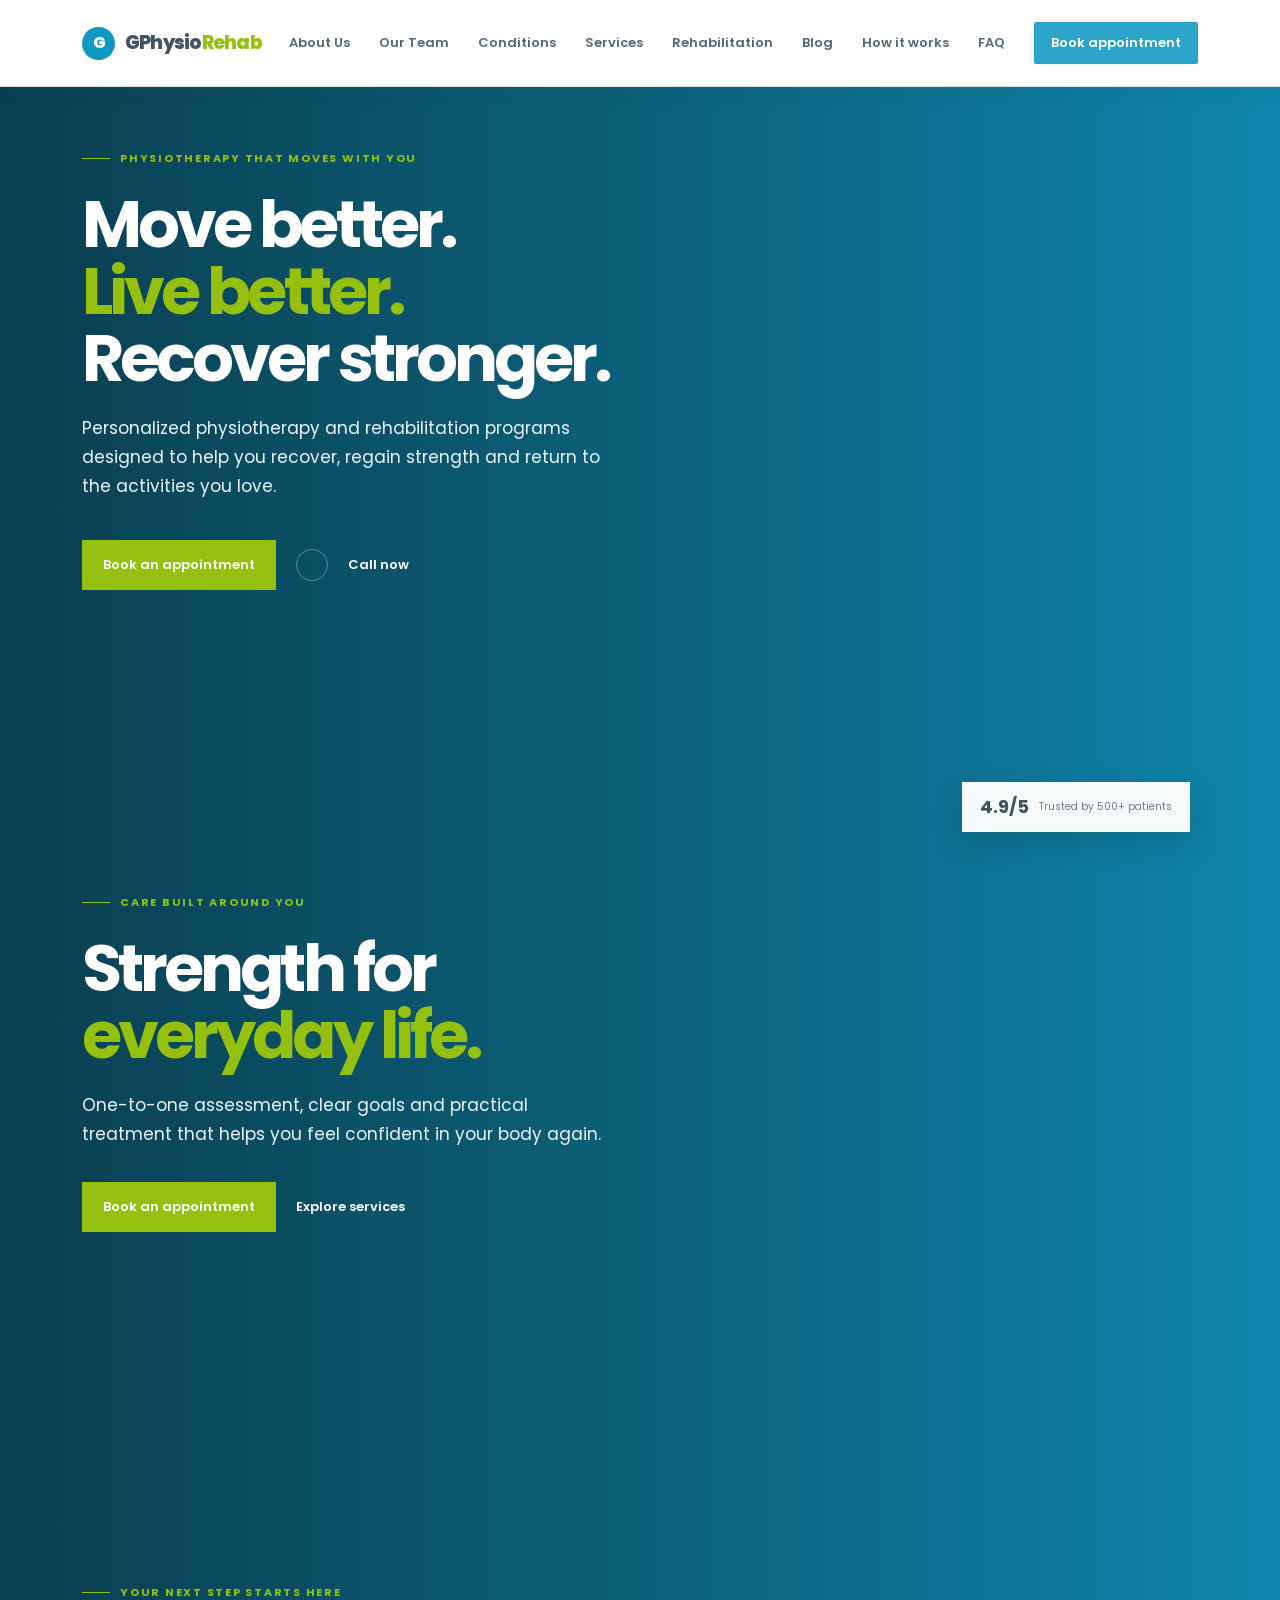
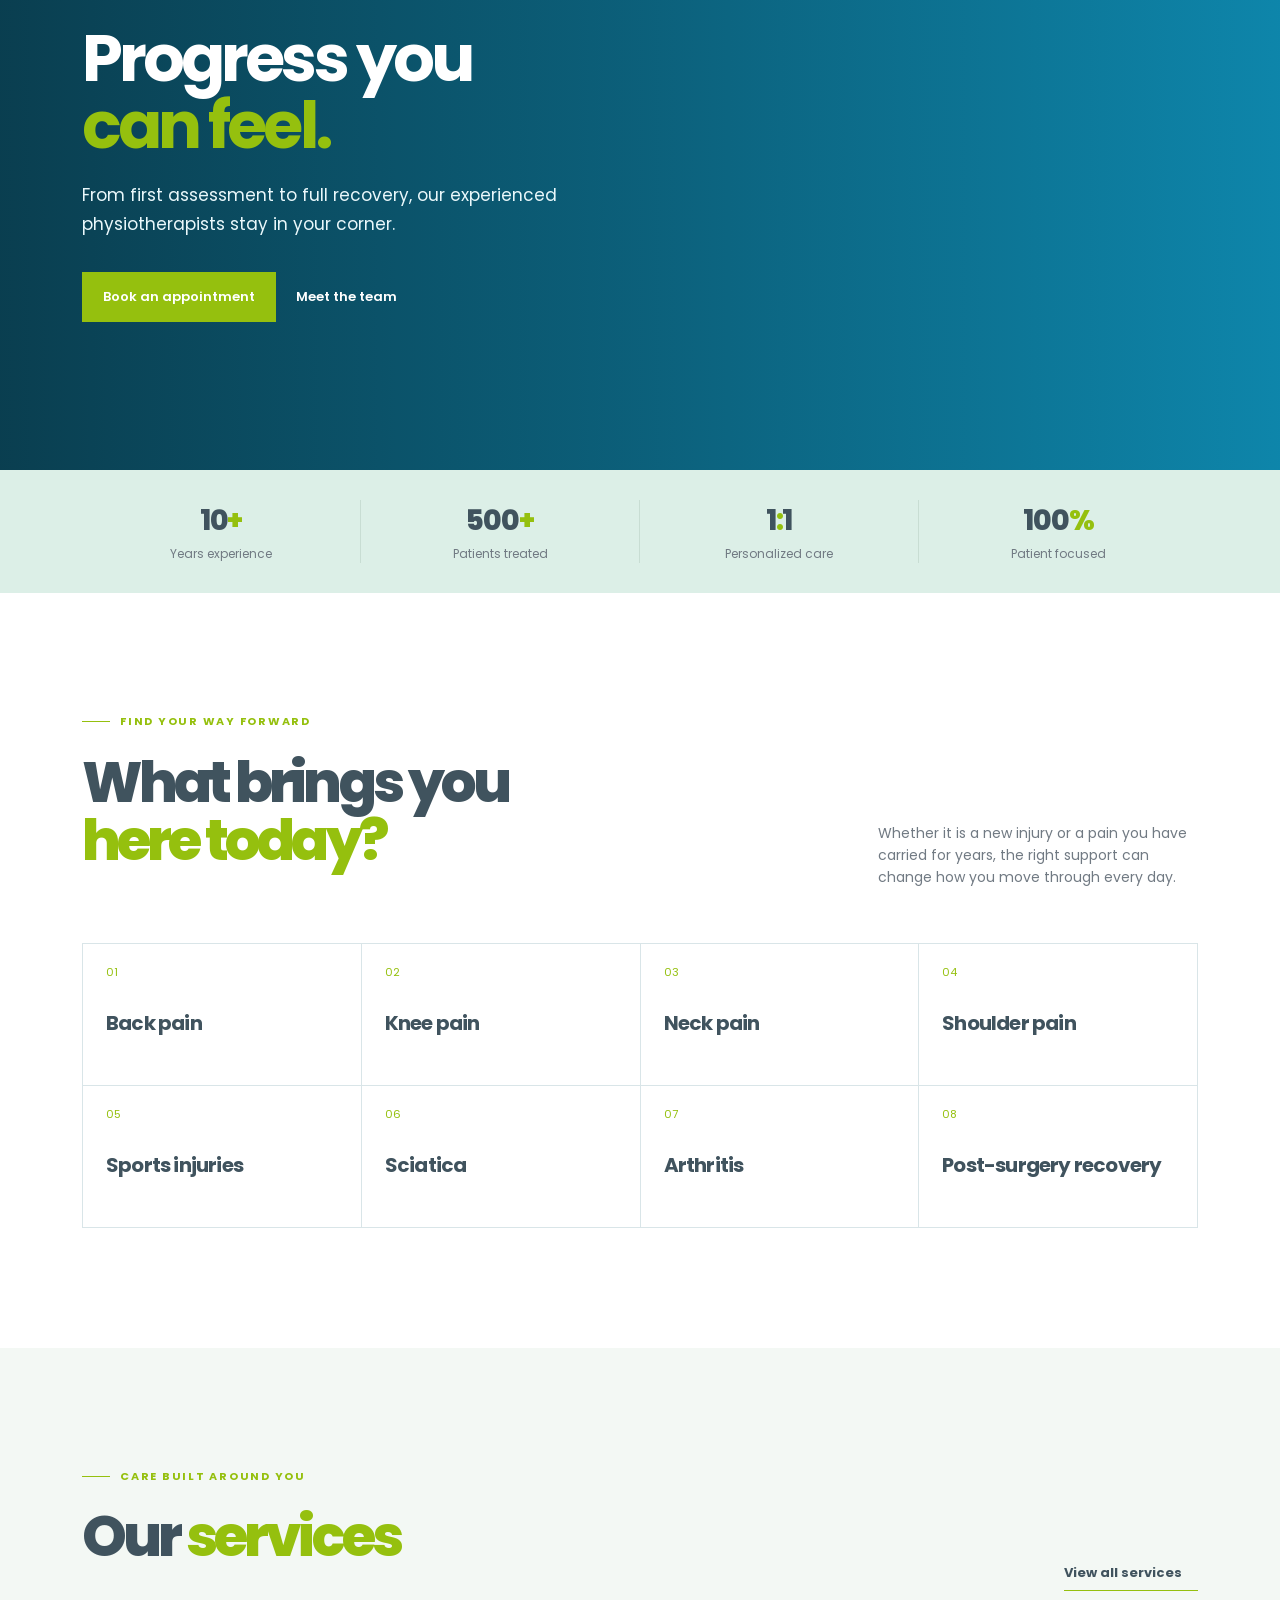
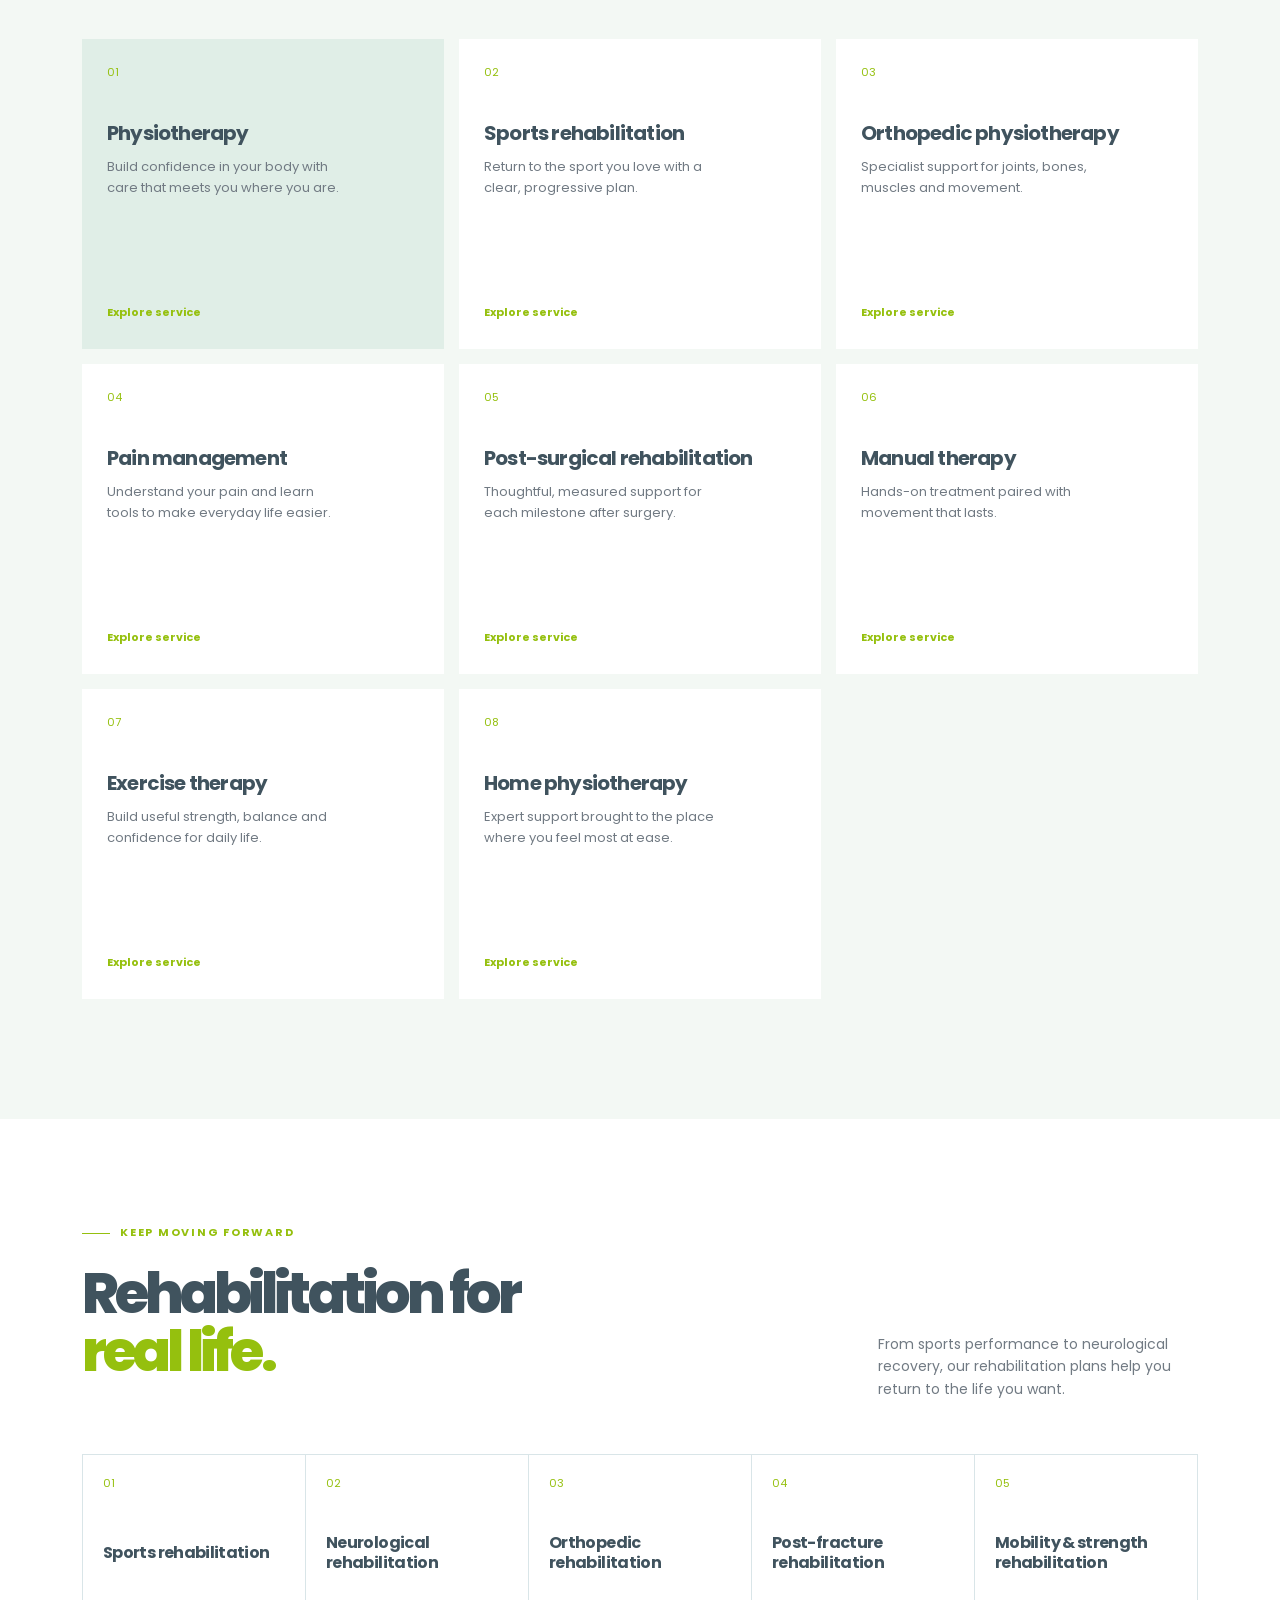
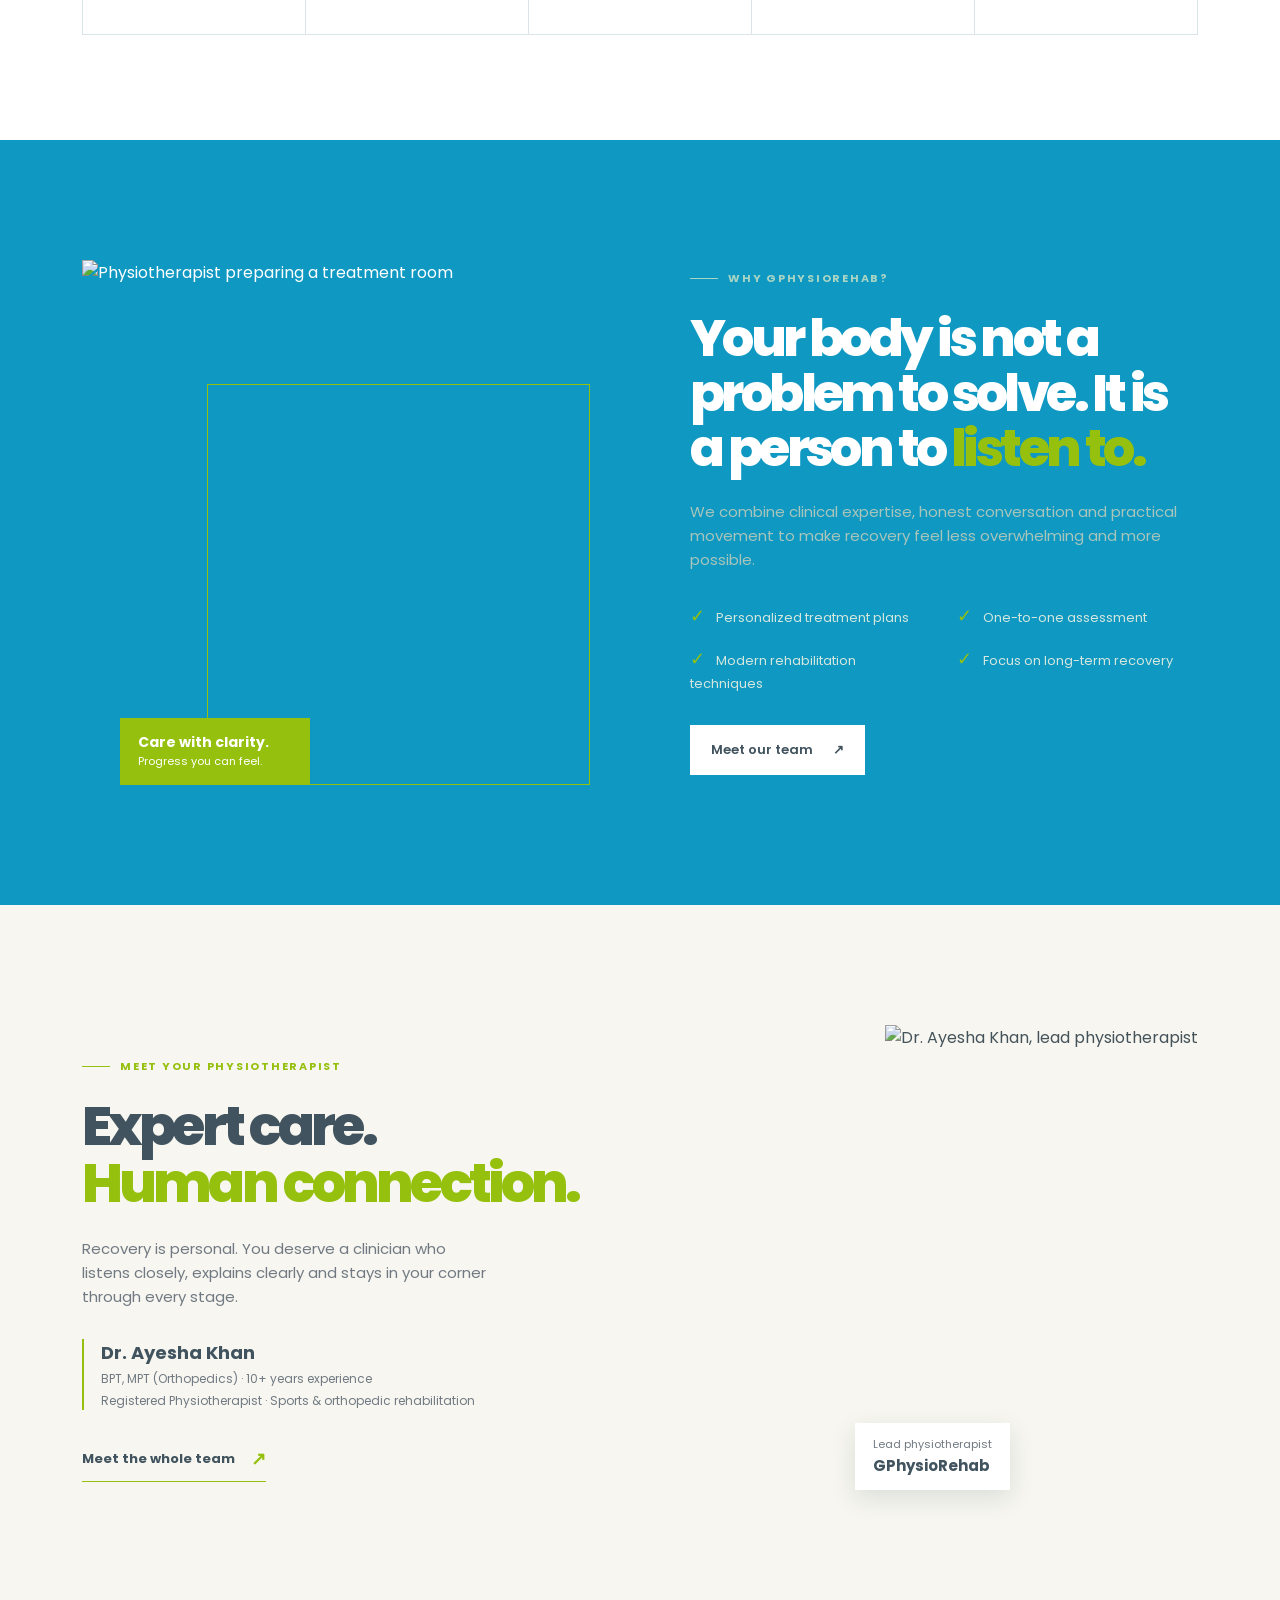
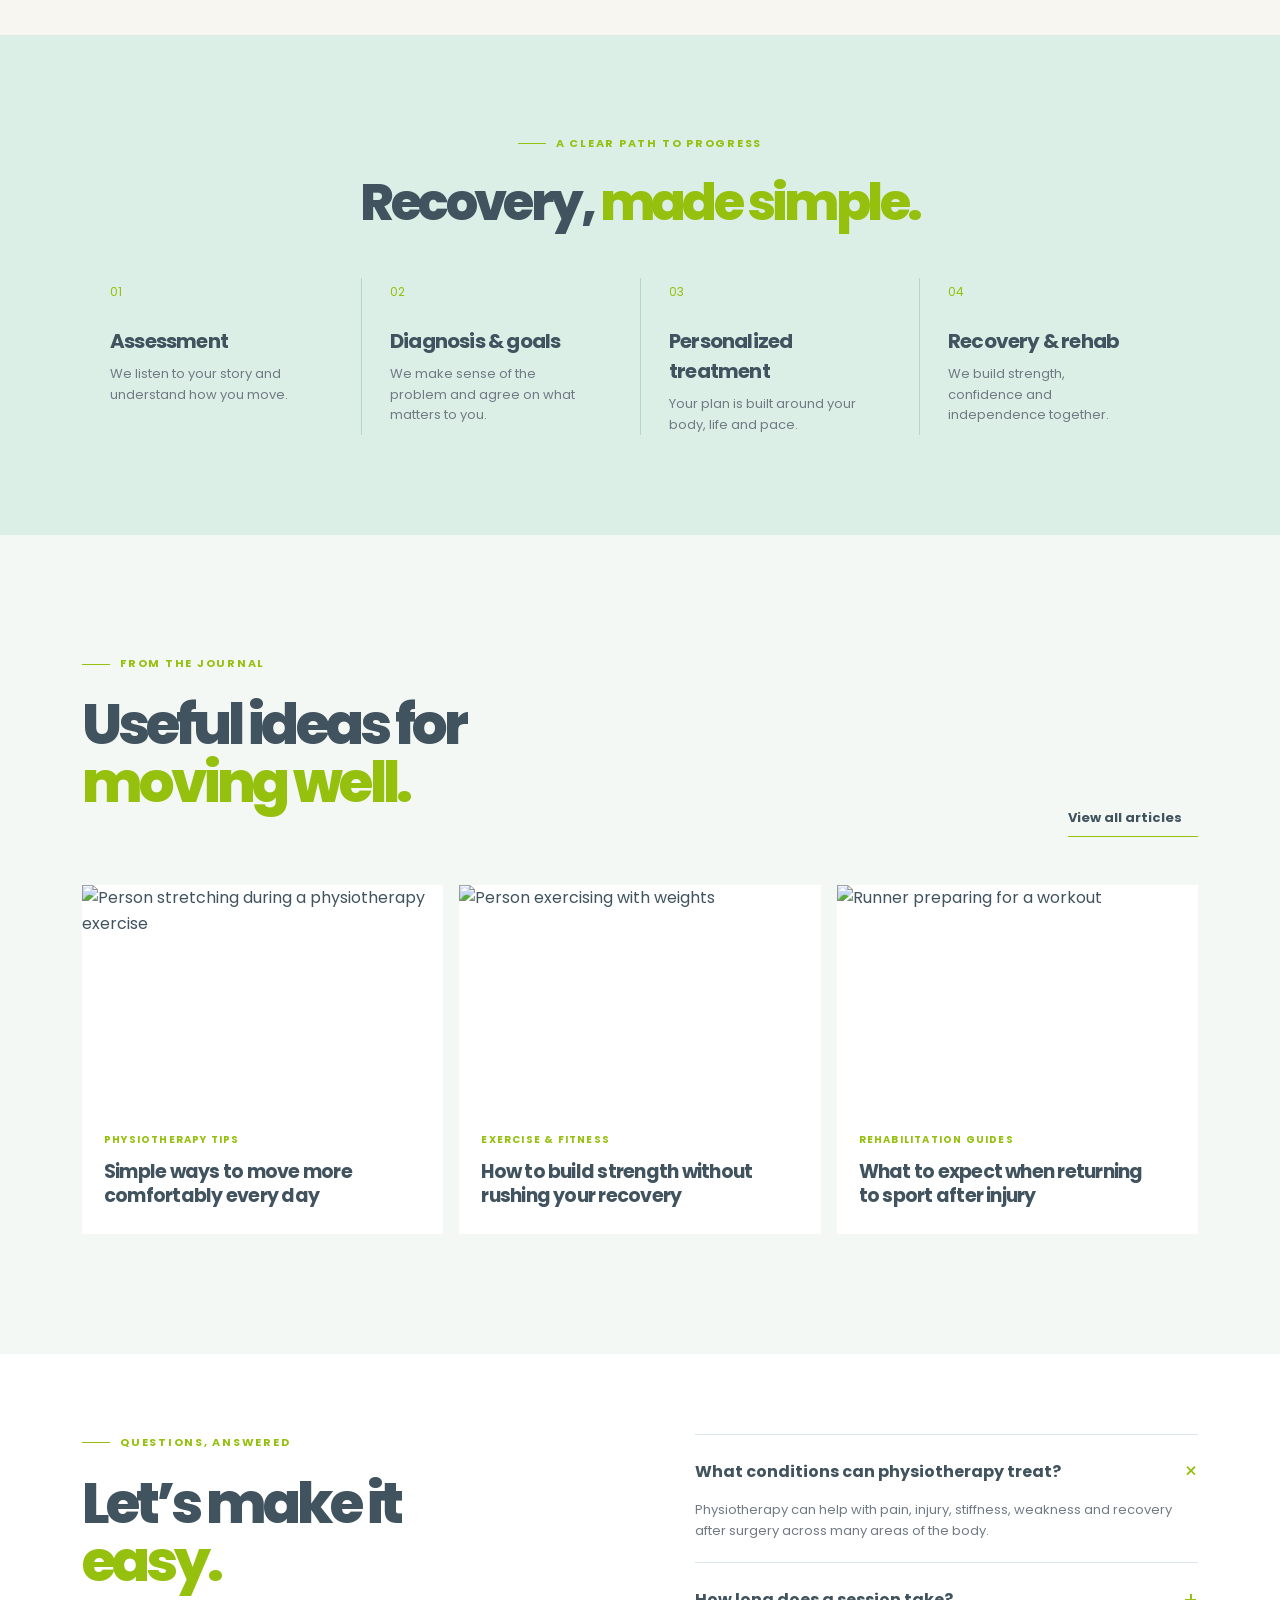
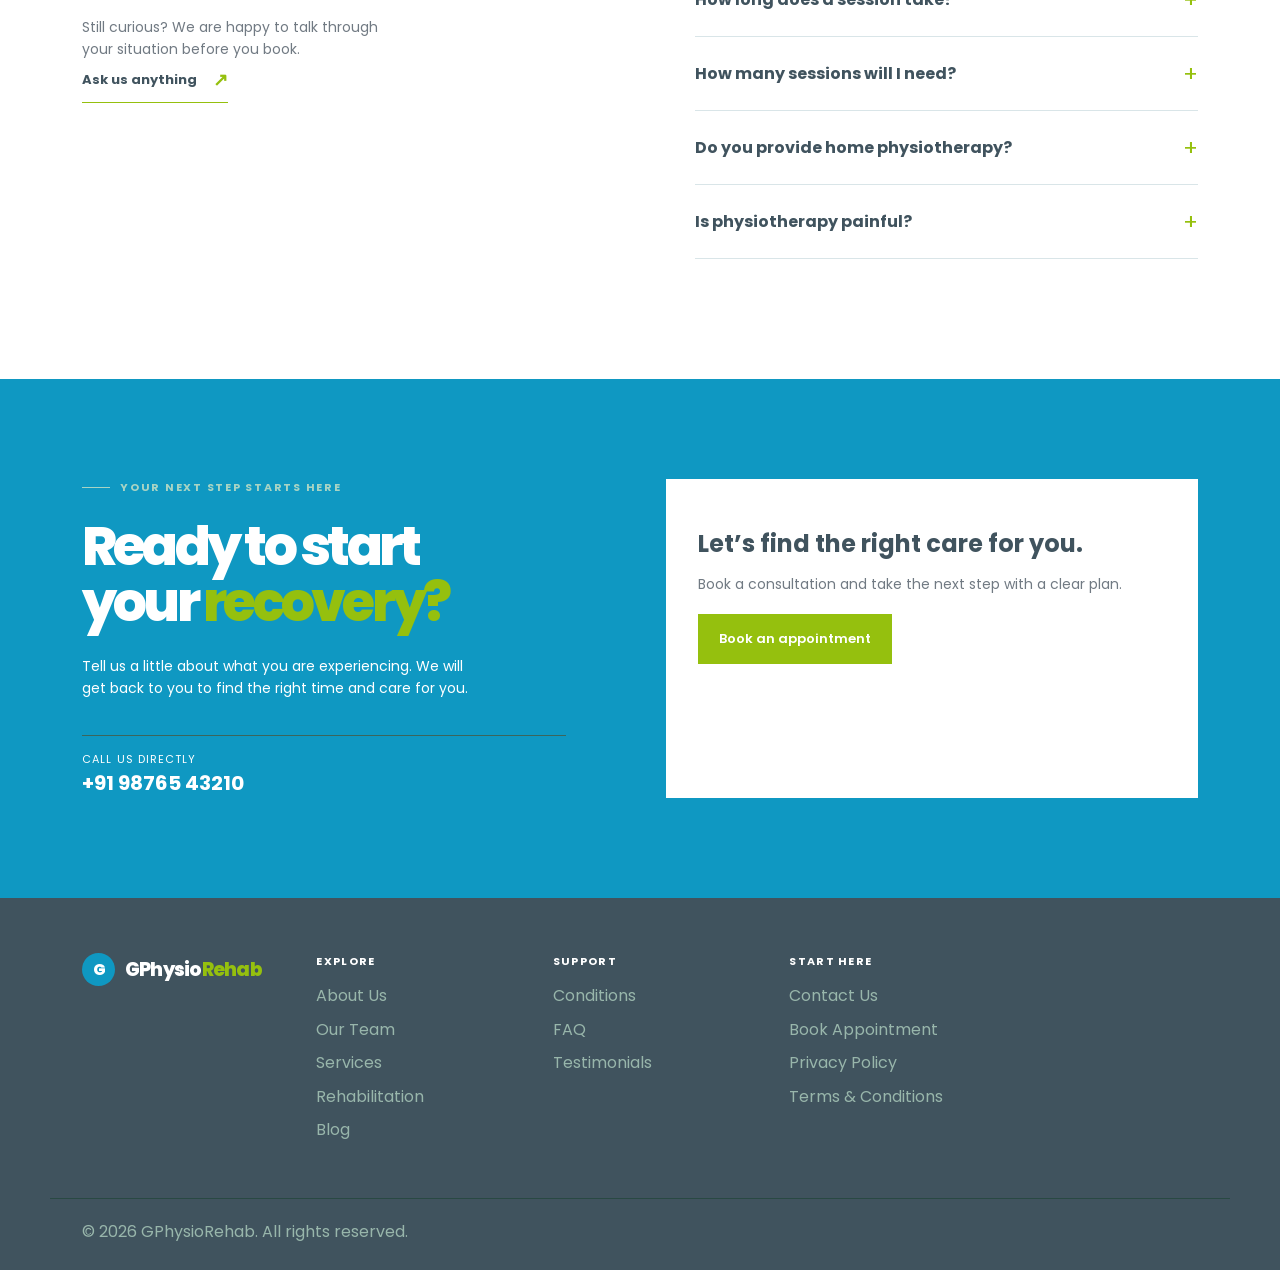
==== commit a8fe36c2: "New Changes" ====
--- a/index.html
+++ b/index.html
@@ -253,7 +253,9 @@
             </article>
             <article class="service-card reveal">
               <span class="card-number">03</span>
-              <div class="service-symbol"><i class="ri-bone-line"></i></div>
+              <div class="service-symbol">
+                <i class="ri-body-scan-line"></i>
+              </div>
               <h3>Orthopedic physiotherapy</h3>
               <p>Specialist support for joints, bones, muscles and movement.</p>
               <a href="#booking"
@@ -333,6 +335,18 @@
           <div class="section-heading split-heading reveal">
             <div>
               <p class="eyebrow"><span></span> Keep moving forward</p>
+              <div
+                class="hero-review"
+                aria-label="Rated 4.9 out of 5 by 500 plus patients"
+              >
+                <span class="hero-review-stars"
+                  ><i class="ri-star-fill"></i><i class="ri-star-fill"></i
+                  ><i class="ri-star-fill"></i><i class="ri-star-fill"></i
+                  ><i class="ri-star-fill"></i
+                ></span>
+                <strong>4.9/5</strong>
+                <span>Trusted by 500+ patients</span>
+              </div>
               <h2>Rehabilitation for<br /><em>real life.</em></h2>
             </div>
             <p class="heading-note">
@@ -678,7 +692,6 @@
           <label>Preferred date<input type="date" name="date" /></label>
           <button class="button button-primary" type="submit">
             Request an appointment
-            <i class="ri-arrow-right-up-line" aria-hidden="true"></i>
           </button>
           <p class="form-message" aria-live="polite"></p>
         </form>
--- a/styles.css
+++ b/styles.css
@@ -229,7 +229,8 @@
     background 0.2s;
 }
 .button:hover {
-  transform: translateY(-2px);
+  transform: translateY(-3px);
+  box-shadow: 0 10px 22px rgba(15, 152, 194, 0.22);
 }
 .button-primary {
   background: var(--coral);
@@ -237,6 +238,16 @@
 }
 .button-primary:hover {
   background: #f1866c;
+}
+.button-quiet:hover {
+  color: var(--coral);
+  box-shadow: none;
+}
+.nav-button:hover {
+  background: var(--coral);
+  color: #fff !important;
+  transform: translateY(-2px);
+  box-shadow: 0 8px 18px rgba(149, 192, 14, 0.28);
 }
 .button-quiet {
   color: #fff;
@@ -1356,6 +1367,34 @@
 .hero-dots .slick-dots li.slick-active button:before {
   color: var(--coral);
   opacity: 1;
+}
+.hero-review {
+  position: absolute;
+  z-index: 3;
+  right: 7%;
+  bottom: 68px;
+  display: grid;
+  grid-template-columns: auto auto;
+  gap: 0 10px;
+  align-items: center;
+  padding: 14px 18px;
+  background: rgba(255, 255, 255, 0.96);
+  color: var(--ink);
+  box-shadow: 0 12px 30px rgba(5, 38, 50, 0.18);
+}
+.hero-review-stars {
+  grid-column: 1 / -1;
+  color: var(--coral);
+  font-size: 12px;
+  letter-spacing: 2px;
+}
+.hero-review strong {
+  font-size: 18px;
+  line-height: 1.2;
+}
+.hero-review > span:last-child {
+  color: var(--muted);
+  font-size: 10px;
 }
 .button-primary {
   background: var(--coral);
@@ -1573,4 +1612,34 @@
   .main-nav.open {
     background: #fff;
   }
-}
+  .footer-top {
+    grid-template-columns: 1fr;
+    gap: 25px;
+  }
+  .footer-top > p,
+  .footer-links {
+    grid-column: auto;
+  }
+  .footer-links {
+    grid-template-columns: repeat(3, 1fr);
+    gap: 18px;
+  }
+  .hero-review {
+    right: 20px;
+    bottom: 55px;
+  }
+}
+@media (max-width: 460px) {
+  .footer-links {
+    grid-template-columns: 1fr 1fr;
+  }
+  .footer-links div:last-child {
+    grid-column: 1 / -1;
+  }
+  .hero-review {
+    right: 20px;
+    left: 20px;
+    bottom: 38px;
+    justify-content: center;
+  }
+}
